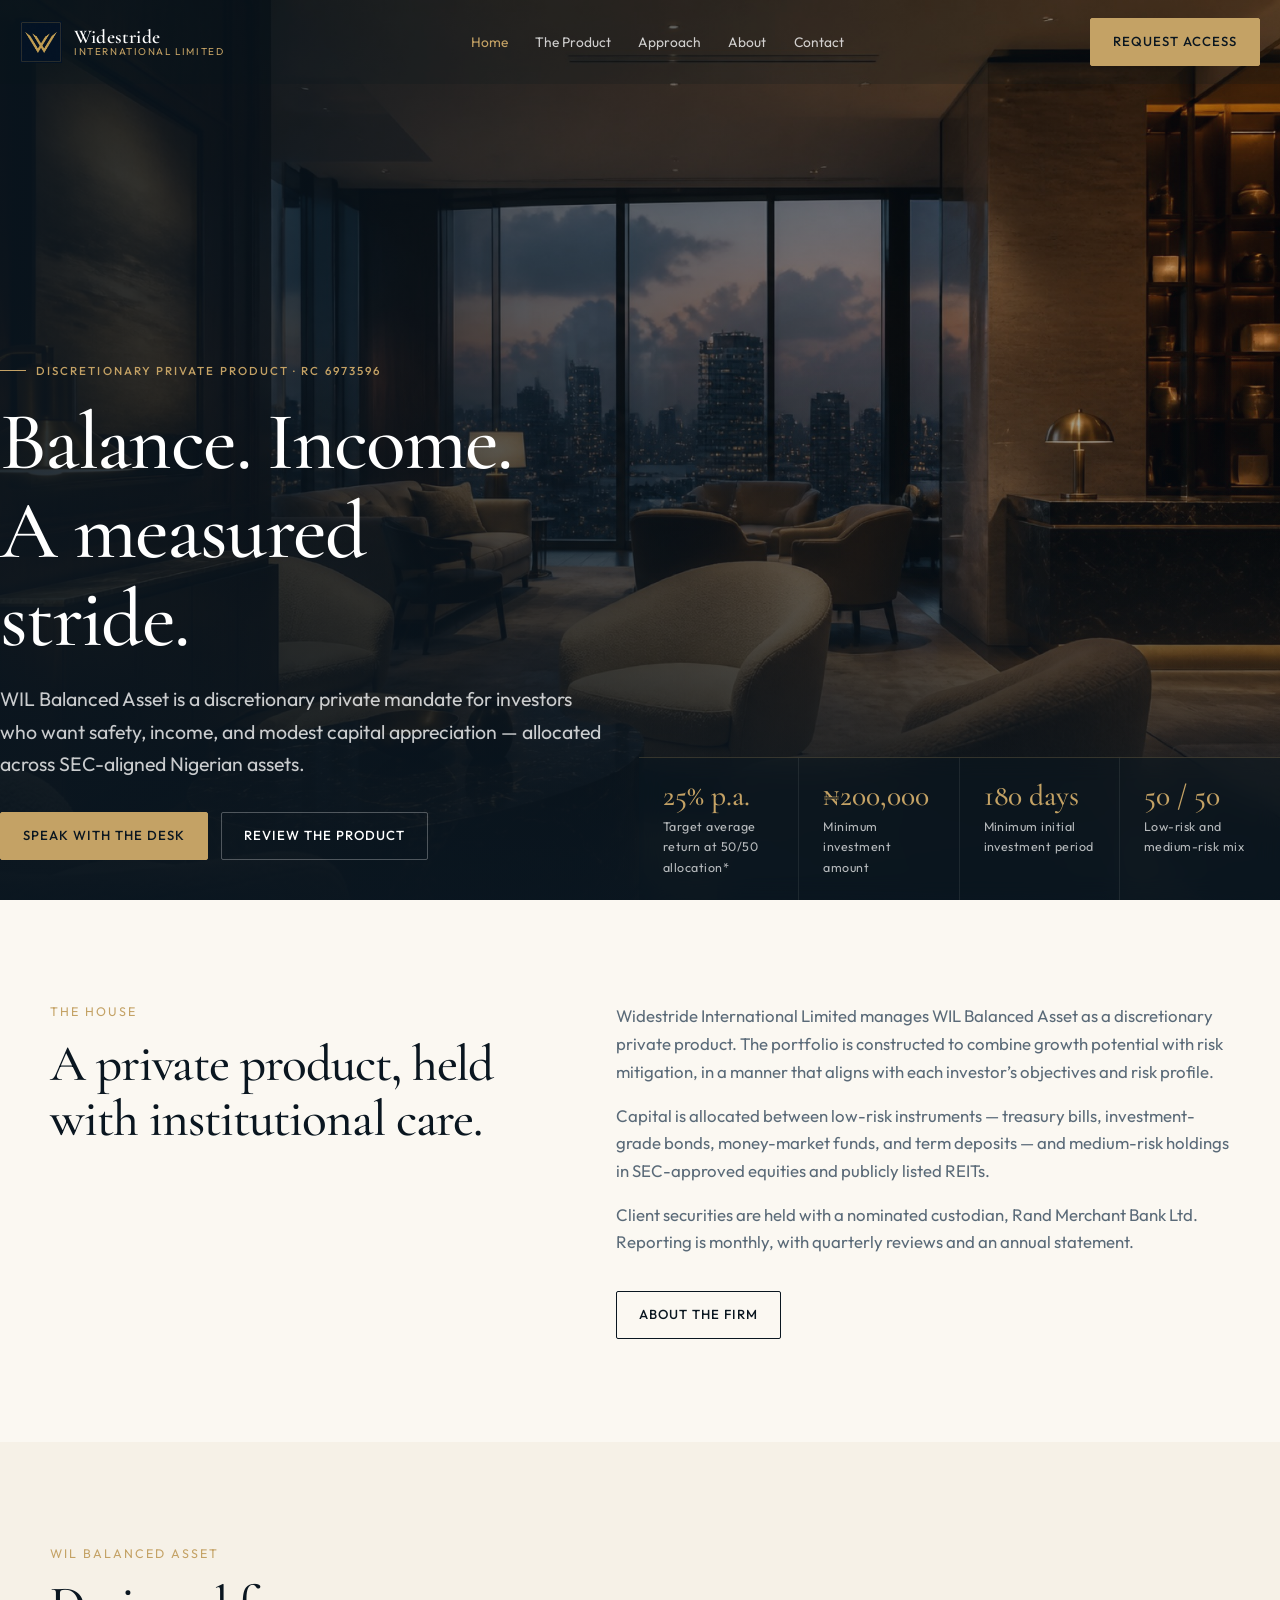
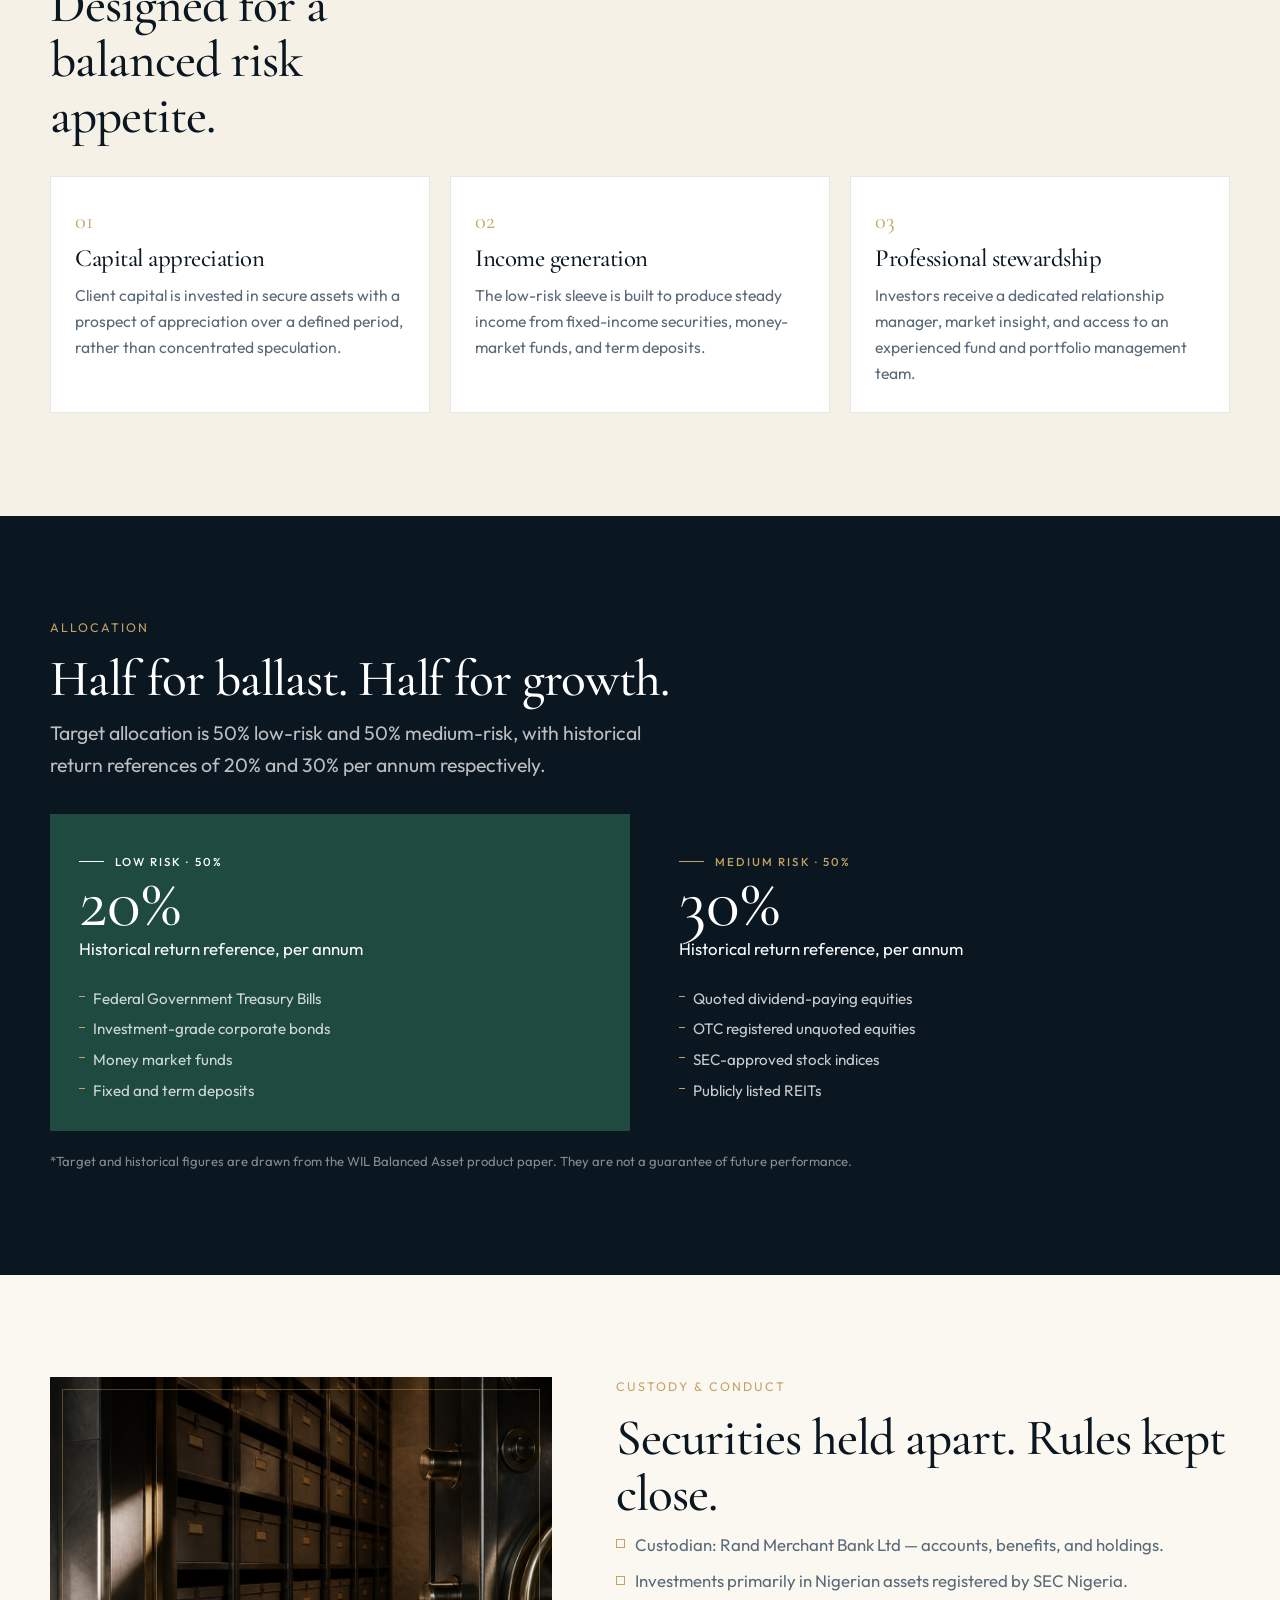
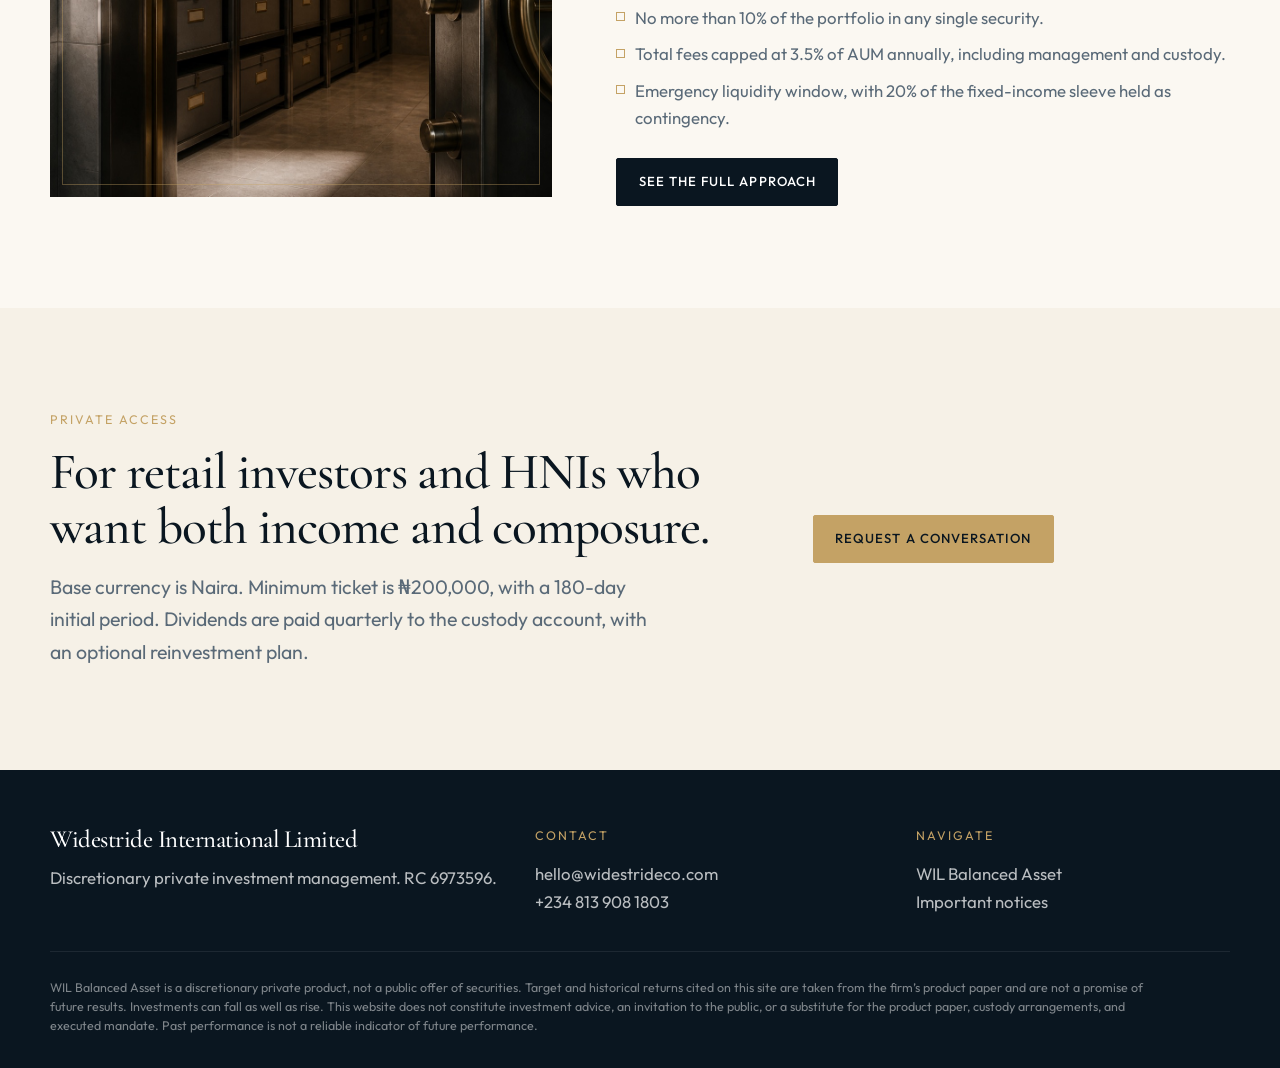
==== index.html @ 9edd4549 "Publish Widestride International Limited marketing site. Co-authored-by: Cursor <cursoragent@cursor." ====
<!DOCTYPE html>
<html lang="en">
<head>
  <meta charset="UTF-8" />
  <meta name="viewport" content="width=device-width, initial-scale=1" />
  <title>Widestride International Limited | WIL Balanced Asset</title>
  <meta name="description" content="Widestride International Limited offers WIL Balanced Asset, a discretionary private product combining low-risk income with measured growth for investors in Nigeria." />
  <link rel="icon" href="assets/brand/favicon.svg" type="image/svg+xml" />
  <link rel="preconnect" href="https://fonts.googleapis.com" />
  <link rel="preconnect" href="https://fonts.gstatic.com" crossorigin />
  <link href="https://fonts.googleapis.com/css2?family=Cormorant+Garamond:ital,wght@0,500;0,600;1,500&family=Outfit:wght@300;400;500;600&display=swap" rel="stylesheet" />
  <link rel="stylesheet" href="css/styles.css" />
</head>
<body class="page-home">
  <header class="site-header">
    <div class="wrap-wide nav">
      <a class="logo" href="index.html">
        <img src="assets/brand/logo-mark.png" alt="Widestride International Limited" width="42" height="42" />
        <span class="logo-text"><strong>Widestride</strong><small>International Limited</small></span>
      </a>
      <button class="nav-toggle" type="button" aria-label="Open menu" aria-expanded="false"><span></span></button>
      <nav class="nav-links" aria-label="Primary">
        <a class="is-active" href="index.html">Home</a>
        <a href="product.html">The Product</a>
        <a href="approach.html">Approach</a>
        <a href="about.html">About</a>
        <a href="contact.html">Contact</a>
      </nav>
      <div class="nav-cta">
        <a class="btn btn-gold" href="contact.html">Request access</a>
      </div>
    </div>
  </header>

  <main>
    <section class="hero">
      <div class="hero-media" aria-hidden="true">
        <img src="assets/images/hero.jpg" alt="" width="1800" height="1012" fetchpriority="high" />
      </div>
      <div class="wrap-wide hero-body">
        <p class="eyebrow">Discretionary private product · RC 6973596</p>
        <h1>Balance. Income. A measured stride.</h1>
        <p class="lede">WIL Balanced Asset is a discretionary private mandate for investors who want safety, income, and modest capital appreciation — allocated across SEC-aligned Nigerian assets.</p>
        <div class="hero-actions">
          <a class="btn btn-gold" href="contact.html">Speak with the desk</a>
          <a class="btn btn-ghost" href="product.html">Review the product</a>
        </div>
      </div>
      <div class="stat-bar">
        <div class="stat"><b>25% p.a.</b><span>Target average return at 50/50 allocation*</span></div>
        <div class="stat"><b>₦200,000</b><span>Minimum investment amount</span></div>
        <div class="stat"><b>180 days</b><span>Minimum initial investment period</span></div>
        <div class="stat"><b>50 / 50</b><span>Low-risk and medium-risk mix</span></div>
      </div>
    </section>

    <section class="section">
      <div class="wrap split">
        <div>
          <p class="kicker">The house</p>
          <h2>A private product, held with institutional care.</h2>
        </div>
        <div class="prose">
          <p>Widestride International Limited manages WIL Balanced Asset as a discretionary private product. The portfolio is constructed to combine growth potential with risk mitigation, in a manner that aligns with each investor’s objectives and risk profile.</p>
          <p>Capital is allocated between low-risk instruments — treasury bills, investment-grade bonds, money-market funds, and term deposits — and medium-risk holdings in SEC-approved equities and publicly listed REITs.</p>
          <p>Client securities are held with a nominated custodian, Rand Merchant Bank Ltd. Reporting is monthly, with quarterly reviews and an annual statement.</p>
          <p><a class="btn btn-line" href="about.html" style="margin-top:1.2rem">About the firm</a></p>
        </div>
      </div>
    </section>

    <section class="section section-ivory">
      <div class="wrap">
        <p class="kicker">WIL Balanced Asset</p>
        <h2 style="max-width:16ch;margin-bottom:2rem">Designed for a balanced risk appetite.</h2>
        <div class="grid-3">
          <article class="card">
            <span class="num">01</span>
            <h3>Capital appreciation</h3>
            <p>Client capital is invested in secure assets with a prospect of appreciation over a defined period, rather than concentrated speculation.</p>
          </article>
          <article class="card">
            <span class="num">02</span>
            <h3>Income generation</h3>
            <p>The low-risk sleeve is built to produce steady income from fixed-income securities, money-market funds, and term deposits.</p>
          </article>
          <article class="card">
            <span class="num">03</span>
            <h3>Professional stewardship</h3>
            <p>Investors receive a dedicated relationship manager, market insight, and access to an experienced fund and portfolio management team.</p>
          </article>
        </div>
      </div>
    </section>

    <section class="section section-dark">
      <div class="wrap">
        <p class="kicker">Allocation</p>
        <h2 style="margin-bottom:0.6rem">Half for ballast. Half for growth.</h2>
        <p class="lede" style="margin-bottom:2rem">Target allocation is 50% low-risk and 50% medium-risk, with historical return references of 20% and 30% per annum respectively.</p>
        <div class="alloc">
          <div class="alloc-card alloc-low">
            <div>
              <p class="eyebrow" style="color:#fff">Low risk · 50%</p>
              <p class="pct">20%</p>
              <p>Historical return reference, per annum</p>
            </div>
            <ul>
              <li>Federal Government Treasury Bills</li>
              <li>Investment-grade corporate bonds</li>
              <li>Money market funds</li>
              <li>Fixed and term deposits</li>
            </ul>
          </div>
          <div class="alloc-card alloc-mid">
            <div>
              <p class="eyebrow">Medium risk · 50%</p>
              <p class="pct">30%</p>
              <p>Historical return reference, per annum</p>
            </div>
            <ul>
              <li>Quoted dividend-paying equities</li>
              <li>OTC registered unquoted equities</li>
              <li>SEC-approved stock indices</li>
              <li>Publicly listed REITs</li>
            </ul>
          </div>
        </div>
        <p class="fine" style="margin-top:1.2rem">*Target and historical figures are drawn from the WIL Balanced Asset product paper. They are not a guarantee of future performance.</p>
      </div>
    </section>

    <section class="section">
      <div class="wrap split">
        <div class="frame split-media">
          <img src="assets/images/custody.jpg" alt="Secure document archive" width="1400" height="1050" />
        </div>
        <div>
          <p class="kicker">Custody &amp; conduct</p>
          <h2>Securities held apart. Rules kept close.</h2>
          <ul class="checklist">
            <li>Custodian: Rand Merchant Bank Ltd — accounts, benefits, and holdings.</li>
            <li>Investments primarily in Nigerian assets registered by SEC Nigeria.</li>
            <li>No more than 10% of the portfolio in any single security.</li>
            <li>Total fees capped at 3.5% of AUM annually, including management and custody.</li>
            <li>Emergency liquidity window, with 20% of the fixed-income sleeve held as contingency.</li>
          </ul>
          <p style="margin-top:1.6rem"><a class="btn btn-ink" href="approach.html">See the full approach</a></p>
        </div>
      </div>
    </section>

    <section class="section section-ivory">
      <div class="wrap cta-band">
        <div>
          <p class="kicker">Private access</p>
          <h2>For retail investors and HNIs who want both income and composure.</h2>
          <p class="lede" style="margin-top:1rem">Base currency is Naira. Minimum ticket is ₦200,000, with a 180-day initial period. Dividends are paid quarterly to the custody account, with an optional reinvestment plan.</p>
        </div>
        <div>
          <a class="btn btn-gold" href="contact.html">Request a conversation</a>
        </div>
      </div>
    </section>
  </main>

  <footer class="site-footer">
    <div class="wrap footer-top">
      <div>
        <h3>Widestride International Limited</h3>
        <p style="margin-top:0.7rem">Discretionary private investment management. RC 6973596.</p>
      </div>
      <div>
        <p class="kicker">Contact</p>
        <p><a href="mailto:hello@widestrideco.com">hello@widestrideco.com</a></p>
        <p><a href="tel:+2348139081803">+234 813 908 1803</a></p>
      </div>
      <div>
        <p class="kicker">Navigate</p>
        <p><a href="product.html">WIL Balanced Asset</a></p>
        <p><a href="legal.html">Important notices</a></p>
      </div>
    </div>
    <div class="wrap">
      <p class="disclaimer">WIL Balanced Asset is a discretionary private product, not a public offer of securities. Target and historical returns cited on this site are taken from the firm’s product paper and are not a promise of future results. Investments can fall as well as rise. This website does not constitute investment advice, an invitation to the public, or a substitute for the product paper, custody arrangements, and executed mandate. Past performance is not a reliable indicator of future performance.</p>
    </div>
  </footer>
  <script src="js/main.js"></script>
</body>
</html>
---- css/styles.css ----
:root {
  --ink: #0a1620;
  --ink-soft: #16232f;
  --navy: #0c1a28;
  --forest: #1f4a40;
  --gold: #c4a265;
  --gold-deep: #a4844a;
  --gold-soft: rgba(196, 162, 101, 0.14);
  --ivory: #f6f1e7;
  --paper: #fbf8f2;
  --white: #ffffff;
  --slate: #5a6a78;
  --muted: #7a8894;
  --line: rgba(10, 22, 32, 0.1);
  --line-gold: rgba(196, 162, 101, 0.38);
  --nav-h: 84px;
  --font-display: "Cormorant Garamond", "Times New Roman", serif;
  --font-body: "Outfit", "Segoe UI", sans-serif;
  --ease: cubic-bezier(0.22, 1, 0.36, 1);
  --max: 1180px;
  --wide: 1280px;
}

*,
*::before,
*::after {
  box-sizing: border-box;
  margin: 0;
  padding: 0;
}

html {
  scroll-behavior: smooth;
}

body {
  font-family: var(--font-body);
  color: var(--ink);
  background: var(--paper);
  line-height: 1.65;
  font-size: 1.05rem;
  -webkit-font-smoothing: antialiased;
}

img {
  max-width: 100%;
  display: block;
}

a {
  color: inherit;
  text-decoration: none;
}

ul {
  list-style: none;
}

button,
input,
select,
textarea {
  font: inherit;
}

.wrap {
  width: min(var(--max), calc(100% - 2.5rem));
  margin-inline: auto;
}

.wrap-wide {
  width: min(var(--wide), calc(100% - 2.5rem));
  margin-inline: auto;
}

.eyebrow {
  display: inline-flex;
  align-items: center;
  gap: 0.65rem;
  font-size: 0.72rem;
  font-weight: 500;
  letter-spacing: 0.18em;
  text-transform: uppercase;
  color: var(--gold);
}

.eyebrow::before {
  content: "";
  width: 1.6rem;
  height: 1px;
  background: currentColor;
}

h1,
h2,
h3,
.display {
  font-family: var(--font-display);
  font-weight: 500;
  letter-spacing: -0.02em;
  line-height: 1.08;
}

h1 {
  font-size: clamp(3rem, 6.4vw, 5.6rem);
}

h2 {
  font-size: clamp(2.1rem, 4vw, 3.4rem);
}

h3 {
  font-size: 1.55rem;
}

.lede {
  font-size: clamp(1.05rem, 1.6vw, 1.22rem);
  color: var(--slate);
  max-width: 38rem;
}

.gold {
  color: var(--gold);
}

.btn {
  display: inline-flex;
  align-items: center;
  justify-content: center;
  gap: 0.55rem;
  min-height: 3rem;
  padding: 0.75rem 1.35rem;
  border: 1px solid transparent;
  border-radius: 2px;
  font-size: 0.82rem;
  font-weight: 500;
  letter-spacing: 0.08em;
  text-transform: uppercase;
  transition: background 0.25s var(--ease), color 0.25s var(--ease), border-color 0.25s var(--ease);
}

.btn-gold {
  background: var(--gold);
  color: var(--ink);
  border-color: var(--gold);
}

.btn-gold:hover {
  background: var(--gold-deep);
  border-color: var(--gold-deep);
}

.btn-ghost {
  background: transparent;
  color: #fff;
  border-color: rgba(255, 255, 255, 0.28);
}

.btn-ghost:hover {
  border-color: var(--gold);
  color: var(--gold);
}

.btn-ink {
  background: var(--ink);
  color: #fff;
  border-color: var(--ink);
}

.btn-ink:hover {
  background: transparent;
  color: var(--ink);
}

.btn-line {
  background: transparent;
  color: var(--ink);
  border-color: var(--ink);
}

.btn-line:hover {
  background: var(--ink);
  color: #fff;
}

.site-header {
  position: fixed;
  inset: 0 0 auto;
  z-index: 40;
  height: var(--nav-h);
  background: rgba(10, 22, 32, 0.18);
  border-bottom: 1px solid transparent;
  transition: background 0.3s var(--ease), border-color 0.3s var(--ease);
}

.site-header.is-scrolled,
body:not(.page-home) .site-header {
  background: rgba(10, 22, 32, 0.96);
  border-bottom-color: rgba(196, 162, 101, 0.18);
}

.nav {
  height: var(--nav-h);
  display: flex;
  align-items: center;
  justify-content: space-between;
  gap: 1.5rem;
}

.logo {
  display: flex;
  align-items: center;
  gap: 0.75rem;
  color: #fff;
  z-index: 50;
}

.logo img,
.logo svg {
  width: 42px;
  height: 42px;
  object-fit: cover;
}

.logo-text {
  display: flex;
  flex-direction: column;
  line-height: 1.05;
}

.logo-text strong {
  font-family: var(--font-display);
  font-size: 1.22rem;
  font-weight: 600;
  letter-spacing: 0.01em;
}

.logo-text small {
  font-size: 0.62rem;
  letter-spacing: 0.16em;
  text-transform: uppercase;
  color: var(--gold);
}

.nav-links {
  display: flex;
  align-items: center;
  gap: 1.7rem;
}

.nav-links a {
  color: rgba(255, 255, 255, 0.78);
  font-size: 0.86rem;
  font-weight: 400;
}

.nav-links a:hover,
.nav-links a.is-active {
  color: var(--gold);
}

.nav-toggle {
  display: none;
  width: 42px;
  height: 42px;
  border: 1px solid rgba(255, 255, 255, 0.18);
  background: transparent;
  position: relative;
  z-index: 50;
}

.nav-toggle span,
.nav-toggle span::before,
.nav-toggle span::after {
  position: absolute;
  left: 11px;
  width: 18px;
  height: 1.5px;
  background: #fff;
  content: "";
}

.nav-toggle span {
  top: 20px;
}

.nav-toggle span::before {
  top: -6px;
}

.nav-toggle span::after {
  top: 6px;
}

.hero {
  position: relative;
  min-height: 100vh;
  display: flex;
  align-items: flex-end;
  color: #fff;
  padding: calc(var(--nav-h) + 4rem) 0 0;
  overflow: hidden;
}

.hero-media {
  position: absolute;
  inset: 0;
}

.hero-media img {
  width: 100%;
  height: 100%;
  object-fit: cover;
}

.hero-media::after {
  content: "";
  position: absolute;
  inset: 0;
  background:
    linear-gradient(90deg, rgba(10, 22, 32, 0.88) 0%, rgba(10, 22, 32, 0.58) 48%, rgba(10, 22, 32, 0.22) 100%),
    linear-gradient(to top, rgba(10, 22, 32, 0.92) 0%, rgba(10, 22, 32, 0.2) 42%, transparent 62%);
}

.hero-body {
  position: relative;
  z-index: 1;
  padding-bottom: 2.5rem;
}

.hero h1 {
  max-width: 14ch;
  margin: 1.1rem 0 1.25rem;
}

.hero .lede {
  color: rgba(255, 255, 255, 0.78);
}

.hero-actions {
  display: flex;
  flex-wrap: wrap;
  gap: 0.8rem;
  margin-top: 2rem;
}

.stat-bar {
  position: relative;
  z-index: 1;
  display: grid;
  grid-template-columns: repeat(4, 1fr);
  border-top: 1px solid rgba(196, 162, 101, 0.22);
  background: rgba(10, 22, 32, 0.55);
  backdrop-filter: blur(12px);
}

.stat {
  padding: 1.35rem 1.5rem;
  border-right: 1px solid rgba(255, 255, 255, 0.08);
}

.stat:last-child {
  border-right: 0;
}

.stat b {
  display: block;
  font-family: var(--font-display);
  font-size: 1.85rem;
  font-weight: 500;
  color: var(--gold);
  line-height: 1.1;
}

.stat span {
  display: block;
  margin-top: 0.25rem;
  font-size: 0.78rem;
  letter-spacing: 0.04em;
  color: rgba(255, 255, 255, 0.7);
}

.section {
  padding: clamp(4.2rem, 8vw, 7rem) 0;
}

.section-dark {
  background: var(--ink);
  color: #fff;
}

.section-ivory {
  background: var(--ivory);
}

.split {
  display: grid;
  grid-template-columns: 0.9fr 1.1fr;
  gap: clamp(2rem, 5vw, 5rem);
  align-items: start;
}

.split-media img {
  width: 100%;
  height: 100%;
  min-height: 420px;
  object-fit: cover;
}

.frame {
  position: relative;
}

.frame::before {
  content: "";
  position: absolute;
  inset: 12px;
  border: 1px solid var(--line-gold);
  pointer-events: none;
}

.kicker {
  color: var(--gold);
  font-size: 0.78rem;
  letter-spacing: 0.16em;
  text-transform: uppercase;
  margin-bottom: 0.85rem;
}

.prose p + p {
  margin-top: 1rem;
}

.prose p {
  color: var(--slate);
}

.section-dark .prose p,
.section-dark .lede {
  color: rgba(255, 255, 255, 0.72);
}

.grid-3,
.grid-2,
.grid-4 {
  display: grid;
  gap: 1.25rem;
}

.grid-2 {
  grid-template-columns: repeat(2, 1fr);
}

.grid-3 {
  grid-template-columns: repeat(3, 1fr);
}

.grid-4 {
  grid-template-columns: repeat(4, 1fr);
}

.card {
  background: #fff;
  border: 1px solid var(--line);
  padding: 1.6rem 1.5rem;
}

.card-dark {
  background: rgba(255, 255, 255, 0.03);
  border-color: rgba(255, 255, 255, 0.08);
}

.card h3 {
  margin: 0.35rem 0 0.7rem;
}

.card p,
.card li {
  color: var(--slate);
  font-size: 0.98rem;
}

.num {
  font-family: var(--font-display);
  color: var(--gold);
  font-size: 1.4rem;
}

.alloc {
  display: grid;
  grid-template-columns: 1fr 1fr;
  gap: 1.25rem;
}

.alloc-card {
  padding: 1.8rem;
  min-height: 280px;
  display: flex;
  flex-direction: column;
  justify-content: space-between;
}

.alloc-low {
  background: var(--forest);
  color: #fff;
}

.alloc-mid {
  background: var(--ink);
  color: #fff;
}

.alloc-card .pct {
  font-family: var(--font-display);
  font-size: 4.4rem;
  line-height: 0.9;
}

.alloc-card ul {
  margin-top: 1.1rem;
}

.alloc-card li {
  position: relative;
  padding-left: 0.9rem;
  margin-top: 0.35rem;
  color: rgba(255, 255, 255, 0.78);
  font-size: 0.95rem;
}

.alloc-card li::before {
  content: "";
  position: absolute;
  left: 0;
  top: 0.65rem;
  width: 0.4rem;
  height: 1px;
  background: var(--gold);
}

.table-wrap {
  overflow-x: auto;
  border: 1px solid var(--line);
  background: #fff;
}

table {
  width: 100%;
  border-collapse: collapse;
  font-size: 0.95rem;
}

th,
td {
  text-align: left;
  padding: 0.95rem 1.1rem;
  border-bottom: 1px solid var(--line);
  vertical-align: top;
}

th {
  font-size: 0.72rem;
  letter-spacing: 0.12em;
  text-transform: uppercase;
  color: var(--muted);
  font-weight: 500;
  background: var(--ivory);
}

td:first-child {
  font-weight: 500;
  white-space: nowrap;
}

.page-hero {
  padding: calc(var(--nav-h) + 4.5rem) 0 3.5rem;
  background:
    linear-gradient(180deg, rgba(10, 22, 32, 0.72), rgba(10, 22, 32, 0.72)),
    var(--navy) center / cover no-repeat;
  color: #fff;
}

.page-hero h1 {
  max-width: 16ch;
  margin: 0.7rem 0 1rem;
}

.page-hero .lede {
  color: rgba(255, 255, 255, 0.78);
}

.team-grid {
  display: grid;
  grid-template-columns: repeat(3, 1fr);
  gap: 1.25rem;
}

.person {
  background: #fff;
  border: 1px solid var(--line);
  padding: 1.8rem 1.5rem 1.6rem;
}

.avatar {
  width: 56px;
  height: 56px;
  display: grid;
  place-items: center;
  background: var(--ink);
  color: var(--gold);
  font-family: var(--font-display);
  font-size: 1.25rem;
  margin-bottom: 1.1rem;
}

.person .role {
  color: var(--gold);
  font-size: 0.78rem;
  letter-spacing: 0.1em;
  text-transform: uppercase;
  margin: 0.25rem 0 0.8rem;
}

.cta-band {
  display: grid;
  grid-template-columns: 1.4fr 0.8fr;
  gap: 2rem;
  align-items: center;
}

.form-grid {
  display: grid;
  gap: 1rem;
}

.form-row {
  display: grid;
  grid-template-columns: 1fr 1fr;
  gap: 1rem;
}

label {
  display: block;
  font-size: 0.78rem;
  letter-spacing: 0.08em;
  text-transform: uppercase;
  margin-bottom: 0.4rem;
}

input,
select,
textarea {
  width: 100%;
  border: 1px solid var(--line);
  background: #fff;
  color: var(--ink);
  padding: 0.85rem 0.9rem;
  border-radius: 2px;
}

textarea {
  min-height: 8.5rem;
  resize: vertical;
}

input:focus,
select:focus,
textarea:focus {
  outline: 1px solid var(--gold);
  border-color: var(--gold);
}

.form-status {
  margin-top: 0.9rem;
  font-size: 0.92rem;
  color: var(--forest);
}

.form-status.is-error {
  color: #8a2b2b;
}

.contact-cards {
  display: grid;
  gap: 1rem;
}

.contact-cards a,
.contact-cards p {
  display: block;
}

.range {
  width: 100%;
  accent-color: var(--gold);
}

.illustrator {
  background: var(--ink);
  color: #fff;
  padding: 1.8rem;
}

.illustrator .result {
  font-family: var(--font-display);
  font-size: clamp(2.2rem, 5vw, 3.6rem);
  color: var(--gold);
  line-height: 1;
  margin: 0.6rem 0 0.8rem;
}

.fine {
  font-size: 0.82rem;
  color: var(--muted);
}

.section-dark .fine {
  color: rgba(255, 255, 255, 0.5);
}

.site-footer {
  background: var(--ink);
  color: rgba(255, 255, 255, 0.72);
  padding: 3.5rem 0 2rem;
}

.footer-top {
  display: grid;
  grid-template-columns: 1.3fr 1fr 0.9fr;
  gap: 2rem;
  padding-bottom: 2.2rem;
  border-bottom: 1px solid rgba(255, 255, 255, 0.08);
}

.site-footer h2,
.site-footer h3 {
  color: #fff;
}

.site-footer a:hover {
  color: var(--gold);
}

.disclaimer {
  margin-top: 1.6rem;
  font-size: 0.78rem;
  line-height: 1.55;
  color: rgba(255, 255, 255, 0.48);
  max-width: 70rem;
}

.legal-copy p + p {
  margin-top: 1rem;
}

.legal-copy h2 {
  margin: 2.2rem 0 0.8rem;
}

.checklist li {
  position: relative;
  padding-left: 1.2rem;
  margin-top: 0.55rem;
  color: var(--slate);
}

.checklist li::before {
  content: "";
  position: absolute;
  left: 0;
  top: 0.55rem;
  width: 0.55rem;
  height: 0.55rem;
  border: 1px solid var(--gold);
}

.note {
  margin-top: 1.2rem;
  padding: 1rem 1.1rem;
  background: var(--gold-soft);
  border-left: 2px solid var(--gold);
  font-size: 0.92rem;
}

@media (max-width: 980px) {
  .nav-toggle {
    display: block;
  }

  .nav-links {
    position: fixed;
    inset: 0;
    background: var(--ink);
    flex-direction: column;
    justify-content: center;
    gap: 1.4rem;
    transform: translateX(100%);
    transition: transform 0.35s var(--ease);
  }

  .nav-links.is-open {
    transform: none;
  }

  .nav-cta {
    display: none;
  }

  .stat-bar,
  .split,
  .grid-2,
  .grid-3,
  .grid-4,
  .alloc,
  .team-grid,
  .cta-band,
  .form-row,
  .footer-top {
    grid-template-columns: 1fr;
  }

  .stat {
    border-right: 0;
    border-bottom: 1px solid rgba(255, 255, 255, 0.08);
  }
}
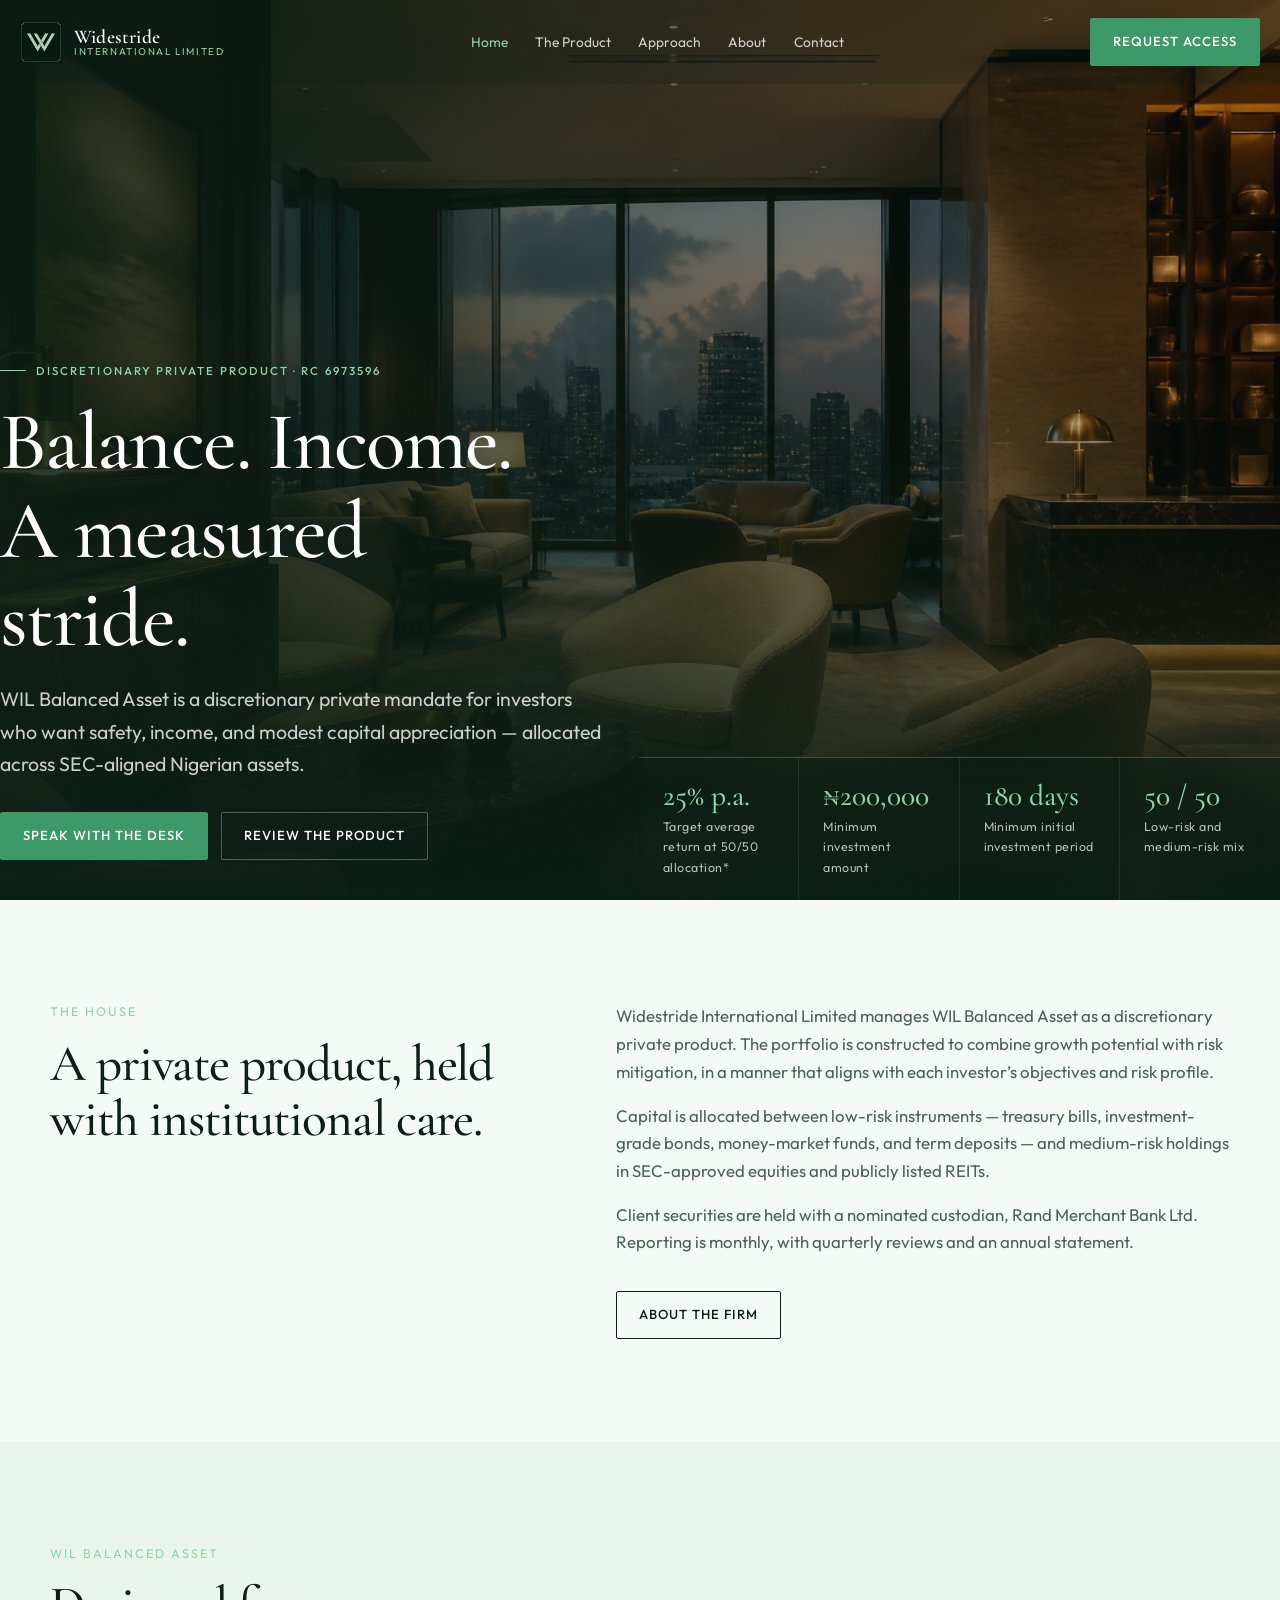
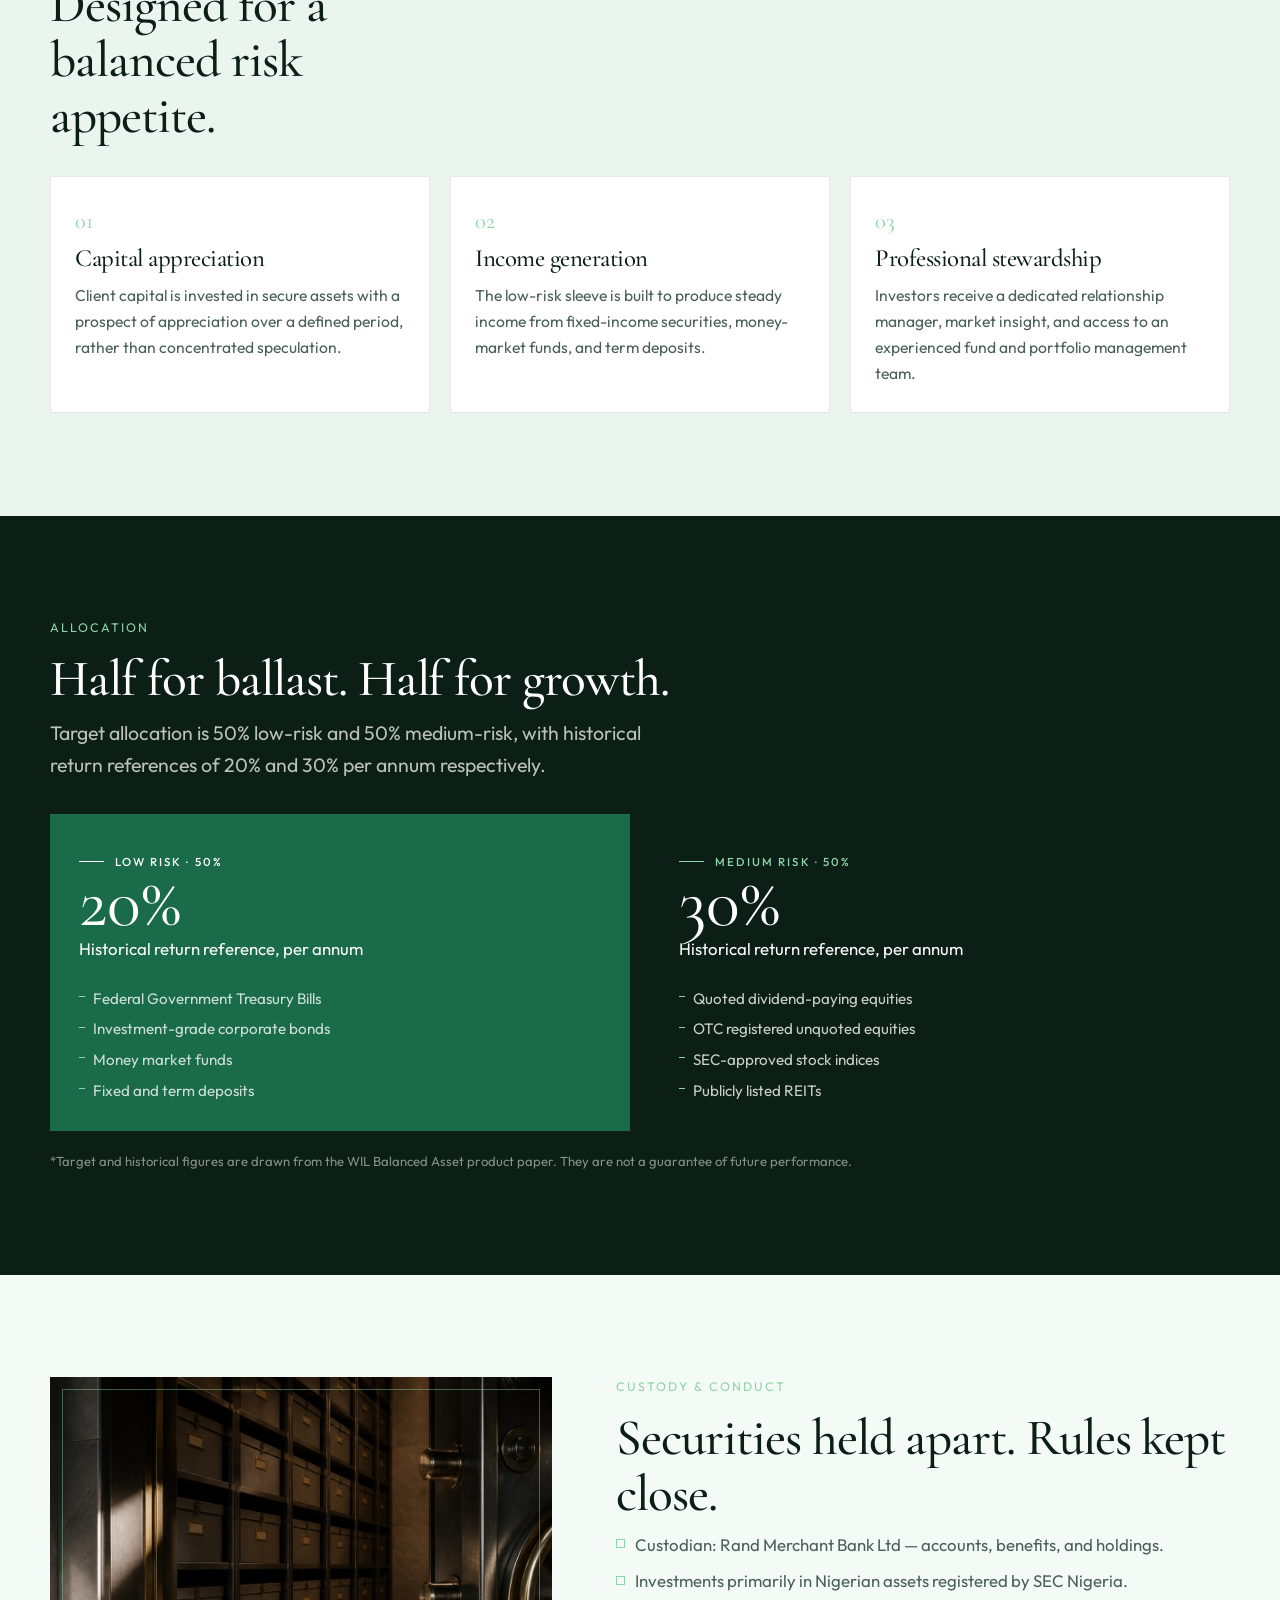
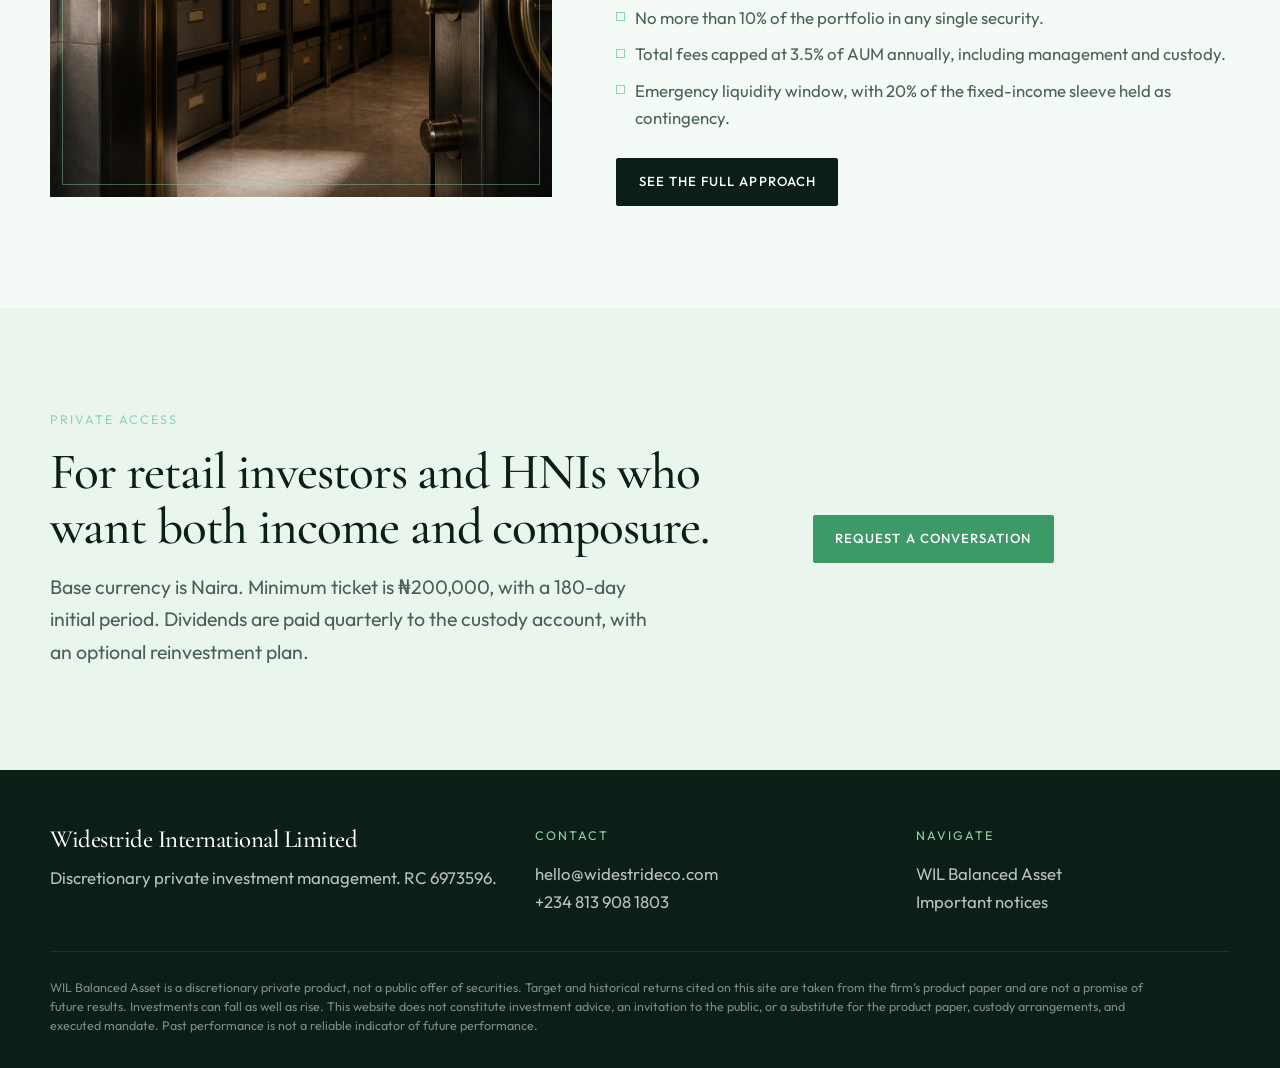
==== commit c2df5426: "Switch the Widestride site to a forest-green theme. Co-authored-by: Cursor <cursoragent@cursor.com>" ====
--- a/index.html
+++ b/index.html
@@ -9,7 +9,7 @@
   <link rel="preconnect" href="https://fonts.googleapis.com" />
   <link rel="preconnect" href="https://fonts.gstatic.com" crossorigin />
   <link href="https://fonts.googleapis.com/css2?family=Cormorant+Garamond:ital,wght@0,500;0,600;1,500&family=Outfit:wght@300;400;500;600&display=swap" rel="stylesheet" />
-  <link rel="stylesheet" href="css/styles.css" />
+  <link rel="stylesheet" href="css/styles.css?v=green1" />
 </head>
 <body class="page-home">
   <header class="site-header">
--- a/css/styles.css
+++ b/css/styles.css
@@ -1,18 +1,18 @@
 :root {
-  --ink: #0a1620;
-  --ink-soft: #16232f;
-  --navy: #0c1a28;
-  --forest: #1f4a40;
-  --gold: #c4a265;
-  --gold-deep: #a4844a;
-  --gold-soft: rgba(196, 162, 101, 0.14);
-  --ivory: #f6f1e7;
-  --paper: #fbf8f2;
+  --ink: #0b1f16;
+  --ink-soft: #163328;
+  --navy: #0e2a1f;
+  --forest: #1a6b4a;
+  --gold: #8fd4a8;
+  --gold-deep: #3d9a68;
+  --gold-soft: rgba(61, 154, 104, 0.14);
+  --ivory: #eaf5ee;
+  --paper: #f4faf6;
   --white: #ffffff;
-  --slate: #5a6a78;
-  --muted: #7a8894;
-  --line: rgba(10, 22, 32, 0.1);
-  --line-gold: rgba(196, 162, 101, 0.38);
+  --slate: #4a6156;
+  --muted: #6b8176;
+  --line: rgba(11, 31, 22, 0.1);
+  --line-gold: rgba(143, 212, 168, 0.42);
   --nav-h: 84px;
   --font-display: "Cormorant Garamond", "Times New Roman", serif;
   --font-body: "Outfit", "Segoe UI", sans-serif;
@@ -140,14 +140,15 @@
 }
 
 .btn-gold {
-  background: var(--gold);
-  color: var(--ink);
-  border-color: var(--gold);
+  background: var(--gold-deep);
+  color: #fff;
+  border-color: var(--gold-deep);
 }
 
 .btn-gold:hover {
-  background: var(--gold-deep);
-  border-color: var(--gold-deep);
+  background: var(--ink);
+  border-color: var(--ink);
+  color: var(--gold);
 }
 
 .btn-ghost {
@@ -188,15 +189,15 @@
   inset: 0 0 auto;
   z-index: 40;
   height: var(--nav-h);
-  background: rgba(10, 22, 32, 0.18);
+  background: rgba(11, 31, 22, 0.18);
   border-bottom: 1px solid transparent;
   transition: background 0.3s var(--ease), border-color 0.3s var(--ease);
 }
 
 .site-header.is-scrolled,
 body:not(.page-home) .site-header {
-  background: rgba(10, 22, 32, 0.96);
-  border-bottom-color: rgba(196, 162, 101, 0.18);
+  background: rgba(11, 31, 22, 0.96);
+  border-bottom-color: rgba(143, 212, 168, 0.22);
 }
 
 .nav {
@@ -318,8 +319,8 @@
   position: absolute;
   inset: 0;
   background:
-    linear-gradient(90deg, rgba(10, 22, 32, 0.88) 0%, rgba(10, 22, 32, 0.58) 48%, rgba(10, 22, 32, 0.22) 100%),
-    linear-gradient(to top, rgba(10, 22, 32, 0.92) 0%, rgba(10, 22, 32, 0.2) 42%, transparent 62%);
+    linear-gradient(90deg, rgba(11, 31, 22, 0.88) 0%, rgba(11, 31, 22, 0.58) 48%, rgba(11, 31, 22, 0.22) 100%),
+    linear-gradient(to top, rgba(11, 31, 22, 0.92) 0%, rgba(11, 31, 22, 0.2) 42%, transparent 62%);
 }
 
 .hero-body {
@@ -349,8 +350,8 @@
   z-index: 1;
   display: grid;
   grid-template-columns: repeat(4, 1fr);
-  border-top: 1px solid rgba(196, 162, 101, 0.22);
-  background: rgba(10, 22, 32, 0.55);
+  border-top: 1px solid rgba(143, 212, 168, 0.28);
+  background: rgba(11, 31, 22, 0.55);
   backdrop-filter: blur(12px);
 }
 
@@ -575,7 +576,7 @@
 .page-hero {
   padding: calc(var(--nav-h) + 4.5rem) 0 3.5rem;
   background:
-    linear-gradient(180deg, rgba(10, 22, 32, 0.72), rgba(10, 22, 32, 0.72)),
+    linear-gradient(180deg, rgba(11, 31, 22, 0.72), rgba(11, 31, 22, 0.72)),
     var(--navy) center / cover no-repeat;
   color: #fff;
 }
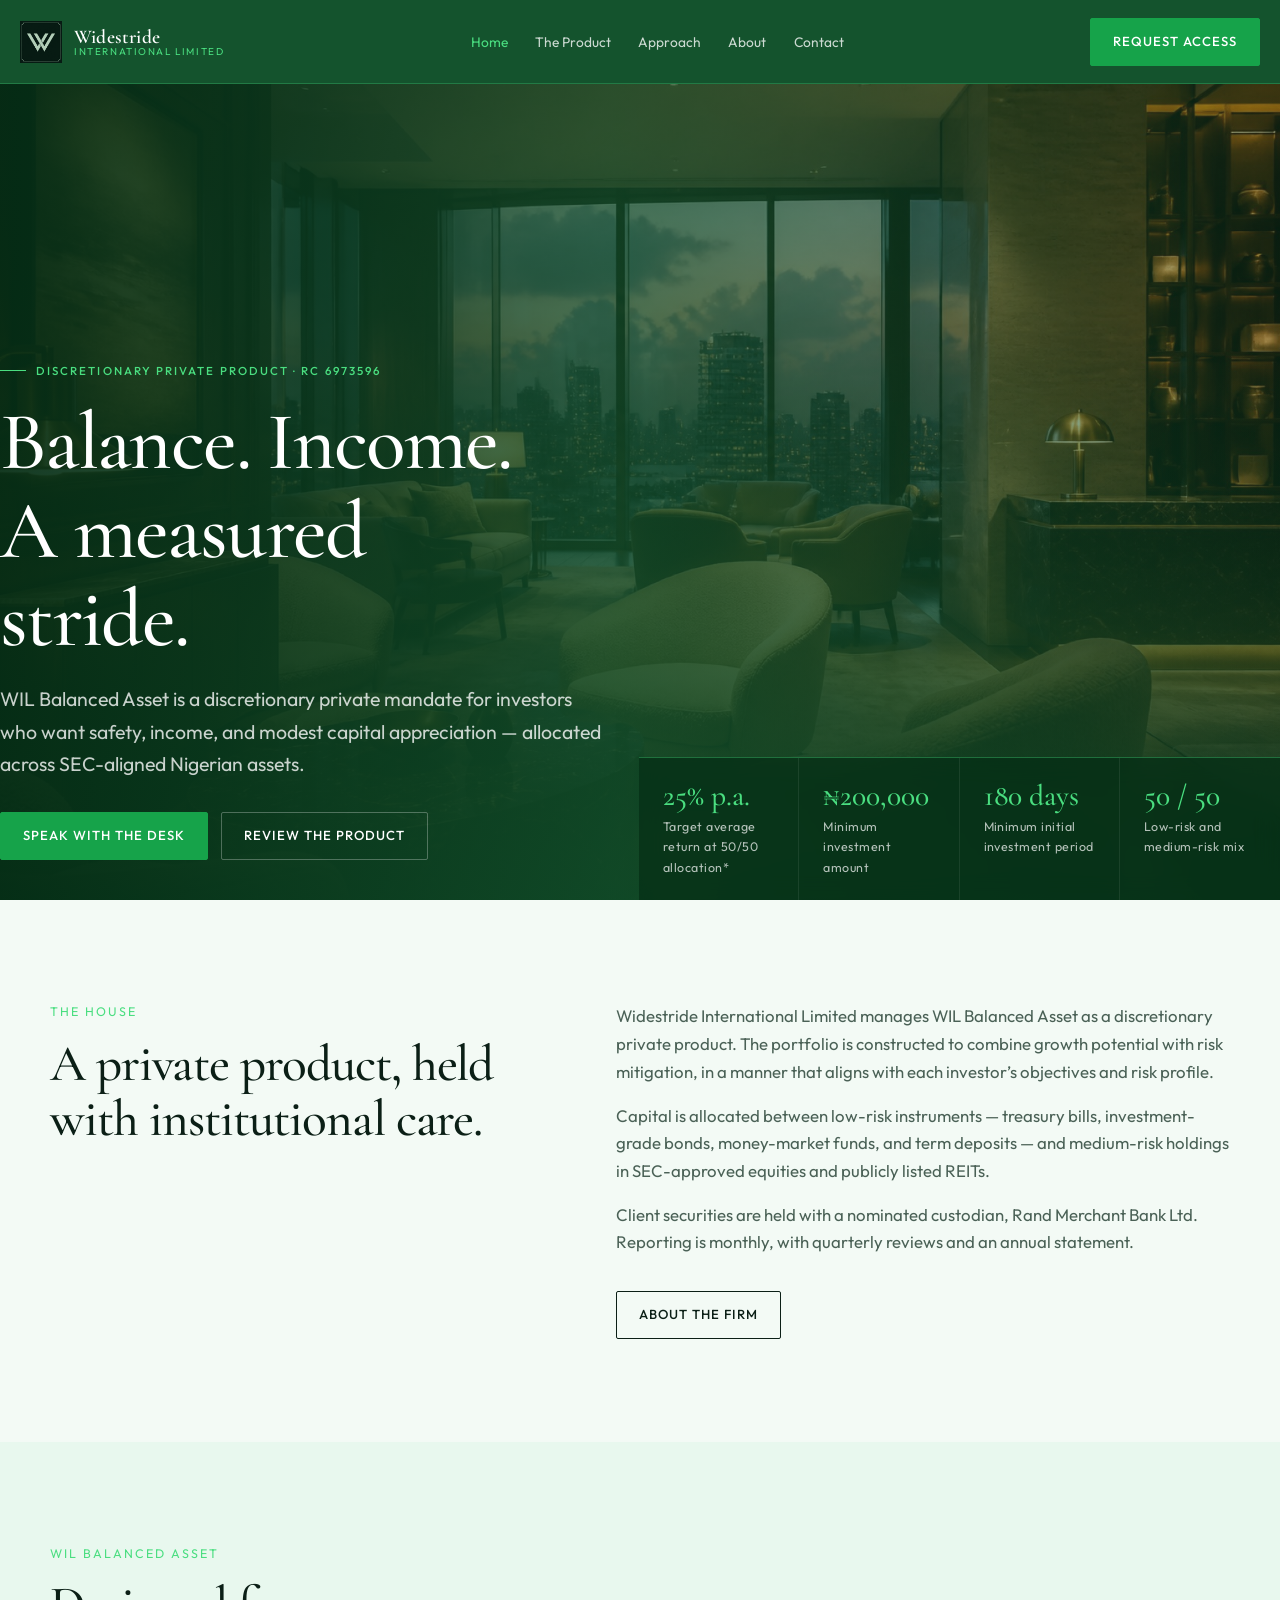
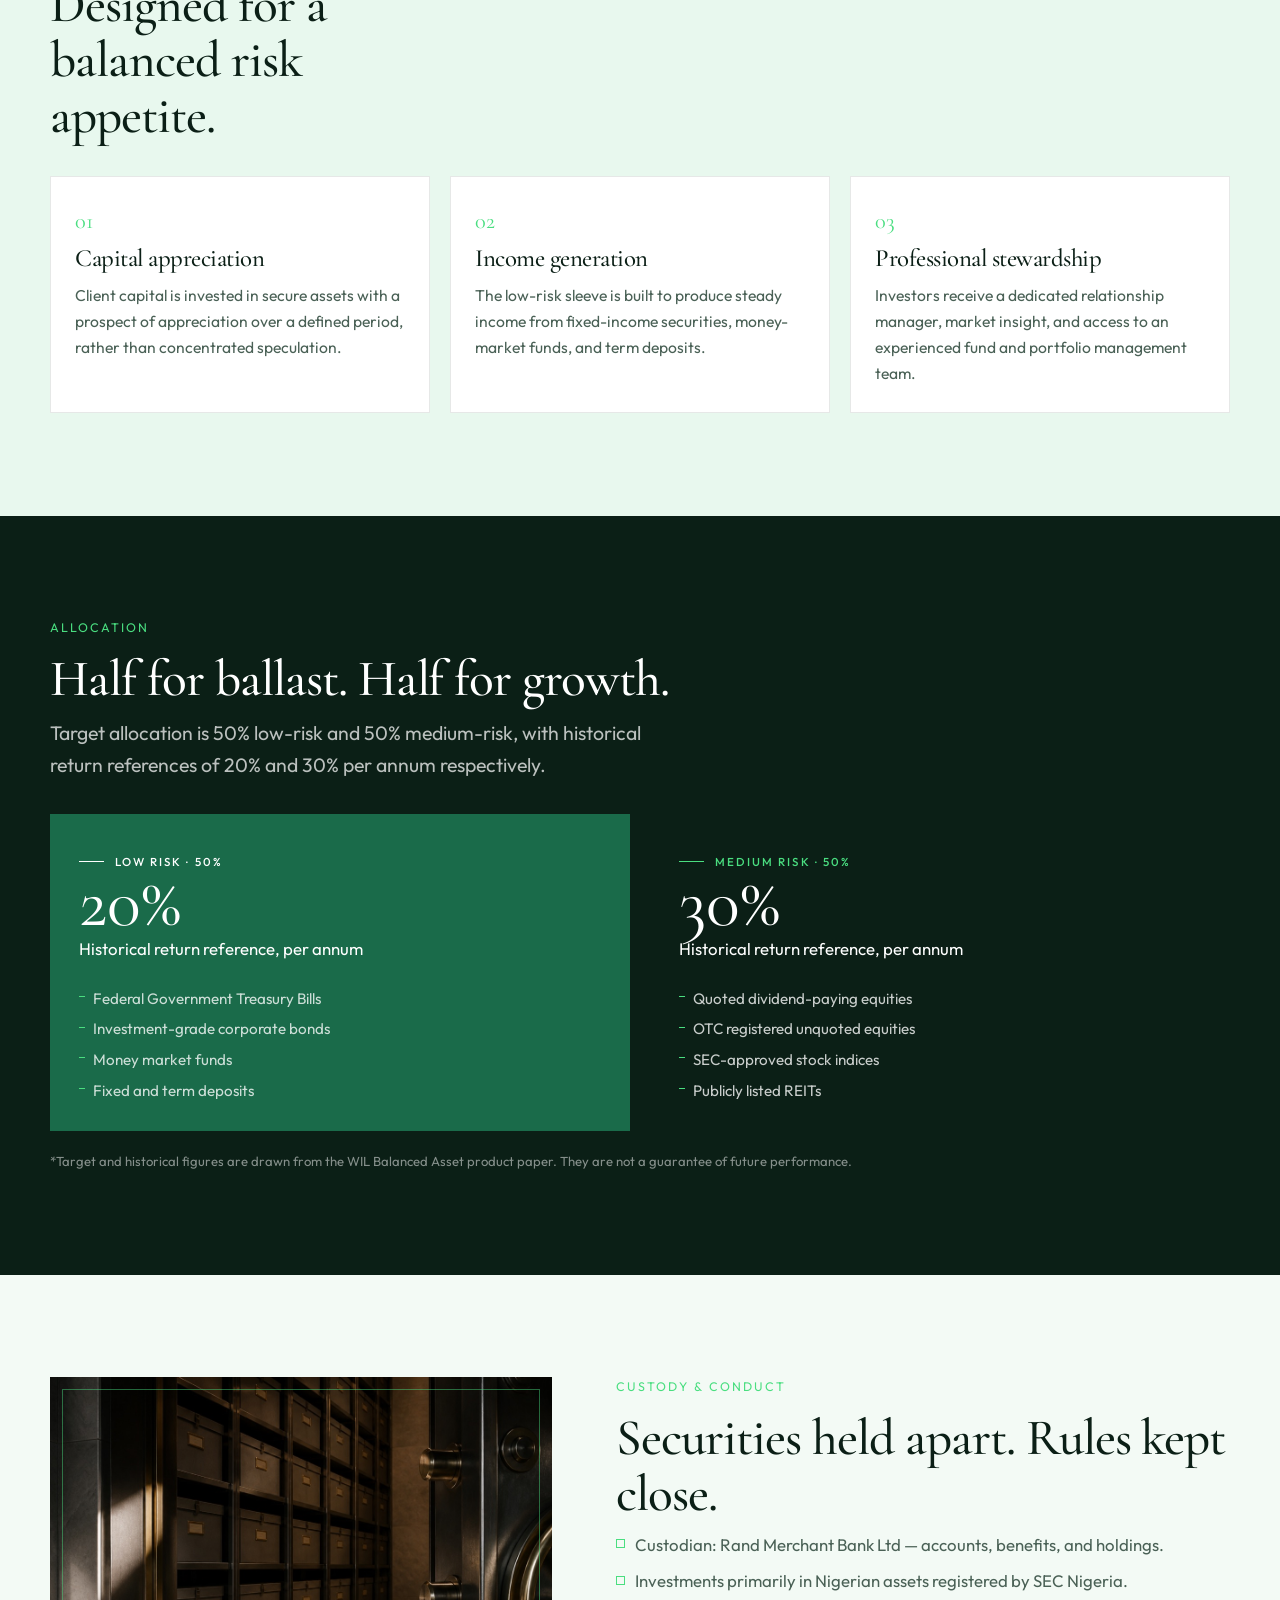
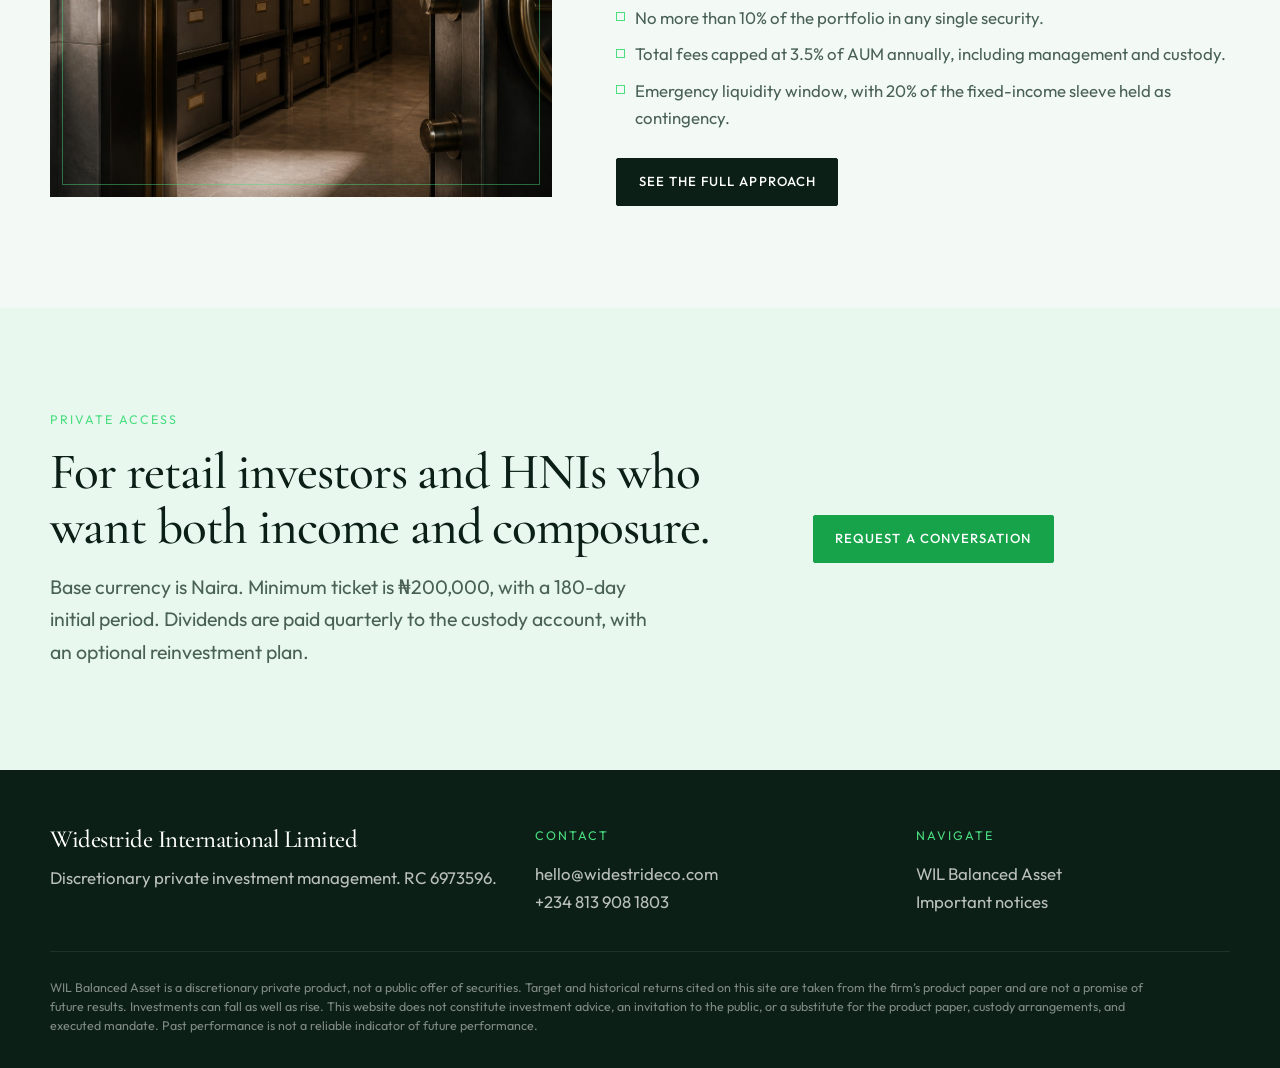
==== commit 93383843: "Force a visible green theme and bust the old gold stylesheet cache. Co-authored-by: Cursor <cursorag" ====
--- a/index.html
+++ b/index.html
@@ -9,7 +9,7 @@
   <link rel="preconnect" href="https://fonts.googleapis.com" />
   <link rel="preconnect" href="https://fonts.gstatic.com" crossorigin />
   <link href="https://fonts.googleapis.com/css2?family=Cormorant+Garamond:ital,wght@0,500;0,600;1,500&family=Outfit:wght@300;400;500;600&display=swap" rel="stylesheet" />
-  <link rel="stylesheet" href="css/styles.css?v=green1" />
+  <link rel="stylesheet" href="css/green.css?v=20260817c" />
 </head>
 <body class="page-home">
   <header class="site-header">
--- a/css/green.css
+++ b/css/green.css
@@ -0,0 +1,827 @@
+:root {
+  --ink: #0b1f16;
+  --ink-soft: #163328;
+  --navy: #0e2a1f;
+  --forest: #1a6b4a;
+  --gold: #4ade80;
+  --gold-deep: #16a34a;
+  --gold-soft: rgba(22, 163, 74, 0.14);
+  --ivory: #e8f8ee;
+  --paper: #f3faf5;
+  --white: #ffffff;
+  --slate: #4a6156;
+  --muted: #6b8176;
+  --line: rgba(11, 31, 22, 0.1);
+  --line-gold: rgba(74, 222, 128, 0.45);
+  --nav-h: 84px;
+  --font-display: "Cormorant Garamond", "Times New Roman", serif;
+  --font-body: "Outfit", "Segoe UI", sans-serif;
+  --ease: cubic-bezier(0.22, 1, 0.36, 1);
+  --max: 1180px;
+  --wide: 1280px;
+}
+
+*,
+*::before,
+*::after {
+  box-sizing: border-box;
+  margin: 0;
+  padding: 0;
+}
+
+html {
+  scroll-behavior: smooth;
+}
+
+body {
+  font-family: var(--font-body);
+  color: var(--ink);
+  background: var(--paper);
+  line-height: 1.65;
+  font-size: 1.05rem;
+  -webkit-font-smoothing: antialiased;
+}
+
+img {
+  max-width: 100%;
+  display: block;
+}
+
+a {
+  color: inherit;
+  text-decoration: none;
+}
+
+ul {
+  list-style: none;
+}
+
+button,
+input,
+select,
+textarea {
+  font: inherit;
+}
+
+.wrap {
+  width: min(var(--max), calc(100% - 2.5rem));
+  margin-inline: auto;
+}
+
+.wrap-wide {
+  width: min(var(--wide), calc(100% - 2.5rem));
+  margin-inline: auto;
+}
+
+.eyebrow {
+  display: inline-flex;
+  align-items: center;
+  gap: 0.65rem;
+  font-size: 0.72rem;
+  font-weight: 500;
+  letter-spacing: 0.18em;
+  text-transform: uppercase;
+  color: var(--gold);
+}
+
+.eyebrow::before {
+  content: "";
+  width: 1.6rem;
+  height: 1px;
+  background: currentColor;
+}
+
+h1,
+h2,
+h3,
+.display {
+  font-family: var(--font-display);
+  font-weight: 500;
+  letter-spacing: -0.02em;
+  line-height: 1.08;
+}
+
+h1 {
+  font-size: clamp(3rem, 6.4vw, 5.6rem);
+}
+
+h2 {
+  font-size: clamp(2.1rem, 4vw, 3.4rem);
+}
+
+h3 {
+  font-size: 1.55rem;
+}
+
+.lede {
+  font-size: clamp(1.05rem, 1.6vw, 1.22rem);
+  color: var(--slate);
+  max-width: 38rem;
+}
+
+.gold {
+  color: var(--gold);
+}
+
+.btn {
+  display: inline-flex;
+  align-items: center;
+  justify-content: center;
+  gap: 0.55rem;
+  min-height: 3rem;
+  padding: 0.75rem 1.35rem;
+  border: 1px solid transparent;
+  border-radius: 2px;
+  font-size: 0.82rem;
+  font-weight: 500;
+  letter-spacing: 0.08em;
+  text-transform: uppercase;
+  transition: background 0.25s var(--ease), color 0.25s var(--ease), border-color 0.25s var(--ease);
+}
+
+.btn-gold {
+  background: var(--gold-deep);
+  color: #fff;
+  border-color: var(--gold-deep);
+}
+
+.btn-gold:hover {
+  background: var(--ink);
+  border-color: var(--ink);
+  color: var(--gold);
+}
+
+.btn-ghost {
+  background: transparent;
+  color: #fff;
+  border-color: rgba(255, 255, 255, 0.28);
+}
+
+.btn-ghost:hover {
+  border-color: var(--gold);
+  color: var(--gold);
+}
+
+.btn-ink {
+  background: var(--ink);
+  color: #fff;
+  border-color: var(--ink);
+}
+
+.btn-ink:hover {
+  background: transparent;
+  color: var(--ink);
+}
+
+.btn-line {
+  background: transparent;
+  color: var(--ink);
+  border-color: var(--ink);
+}
+
+.btn-line:hover {
+  background: var(--ink);
+  color: #fff;
+}
+
+.site-header {
+  position: fixed;
+  inset: 0 0 auto;
+  z-index: 40;
+  height: var(--nav-h);
+  background: #14532d;
+  border-bottom: 1px solid rgba(74, 222, 128, 0.28);
+  transition: background 0.3s var(--ease), border-color 0.3s var(--ease);
+}
+
+.site-header.is-scrolled,
+body:not(.page-home) .site-header {
+  background: #14532d;
+  border-bottom-color: rgba(74, 222, 128, 0.28);
+}
+
+.nav {
+  height: var(--nav-h);
+  display: flex;
+  align-items: center;
+  justify-content: space-between;
+  gap: 1.5rem;
+}
+
+.logo {
+  display: flex;
+  align-items: center;
+  gap: 0.75rem;
+  color: #fff;
+  z-index: 50;
+}
+
+.logo img,
+.logo svg {
+  width: 42px;
+  height: 42px;
+  object-fit: cover;
+}
+
+.logo-text {
+  display: flex;
+  flex-direction: column;
+  line-height: 1.05;
+}
+
+.logo-text strong {
+  font-family: var(--font-display);
+  font-size: 1.22rem;
+  font-weight: 600;
+  letter-spacing: 0.01em;
+}
+
+.logo-text small {
+  font-size: 0.62rem;
+  letter-spacing: 0.16em;
+  text-transform: uppercase;
+  color: var(--gold);
+}
+
+.nav-links {
+  display: flex;
+  align-items: center;
+  gap: 1.7rem;
+}
+
+.nav-links a {
+  color: rgba(255, 255, 255, 0.78);
+  font-size: 0.86rem;
+  font-weight: 400;
+}
+
+.nav-links a:hover,
+.nav-links a.is-active {
+  color: var(--gold);
+}
+
+.nav-toggle {
+  display: none;
+  width: 42px;
+  height: 42px;
+  border: 1px solid rgba(255, 255, 255, 0.18);
+  background: transparent;
+  position: relative;
+  z-index: 50;
+}
+
+.nav-toggle span,
+.nav-toggle span::before,
+.nav-toggle span::after {
+  position: absolute;
+  left: 11px;
+  width: 18px;
+  height: 1.5px;
+  background: #fff;
+  content: "";
+}
+
+.nav-toggle span {
+  top: 20px;
+}
+
+.nav-toggle span::before {
+  top: -6px;
+}
+
+.nav-toggle span::after {
+  top: 6px;
+}
+
+.hero {
+  position: relative;
+  min-height: 100vh;
+  display: flex;
+  align-items: flex-end;
+  color: #fff;
+  padding: calc(var(--nav-h) + 4rem) 0 0;
+  overflow: hidden;
+}
+
+.hero-media {
+  position: absolute;
+  inset: 0;
+}
+
+.hero-media img {
+  width: 100%;
+  height: 100%;
+  object-fit: cover;
+}
+
+.hero-media::after {
+  content: "";
+  position: absolute;
+  inset: 0;
+  background:
+    linear-gradient(90deg, rgba(5, 46, 22, 0.92) 0%, rgba(20, 83, 45, 0.72) 48%, rgba(20, 83, 45, 0.35) 100%),
+    linear-gradient(to top, rgba(5, 46, 22, 0.94) 0%, rgba(5, 46, 22, 0.25) 42%, transparent 62%);
+}
+
+.hero-body {
+  position: relative;
+  z-index: 1;
+  padding-bottom: 2.5rem;
+}
+
+.hero h1 {
+  max-width: 14ch;
+  margin: 1.1rem 0 1.25rem;
+}
+
+.hero .lede {
+  color: rgba(255, 255, 255, 0.78);
+}
+
+.hero-actions {
+  display: flex;
+  flex-wrap: wrap;
+  gap: 0.8rem;
+  margin-top: 2rem;
+}
+
+.stat-bar {
+  position: relative;
+  z-index: 1;
+  display: grid;
+  grid-template-columns: repeat(4, 1fr);
+  border-top: 1px solid rgba(74, 222, 128, 0.35);
+  background: rgba(5, 46, 22, 0.72);
+  backdrop-filter: blur(12px);
+}
+
+.stat {
+  padding: 1.35rem 1.5rem;
+  border-right: 1px solid rgba(255, 255, 255, 0.08);
+}
+
+.stat:last-child {
+  border-right: 0;
+}
+
+.stat b {
+  display: block;
+  font-family: var(--font-display);
+  font-size: 1.85rem;
+  font-weight: 500;
+  color: var(--gold);
+  line-height: 1.1;
+}
+
+.stat span {
+  display: block;
+  margin-top: 0.25rem;
+  font-size: 0.78rem;
+  letter-spacing: 0.04em;
+  color: rgba(255, 255, 255, 0.7);
+}
+
+.section {
+  padding: clamp(4.2rem, 8vw, 7rem) 0;
+}
+
+.section-dark {
+  background: var(--ink);
+  color: #fff;
+}
+
+.section-ivory {
+  background: var(--ivory);
+}
+
+.split {
+  display: grid;
+  grid-template-columns: 0.9fr 1.1fr;
+  gap: clamp(2rem, 5vw, 5rem);
+  align-items: start;
+}
+
+.split-media img {
+  width: 100%;
+  height: 100%;
+  min-height: 420px;
+  object-fit: cover;
+}
+
+.frame {
+  position: relative;
+}
+
+.frame::before {
+  content: "";
+  position: absolute;
+  inset: 12px;
+  border: 1px solid var(--line-gold);
+  pointer-events: none;
+}
+
+.kicker {
+  color: var(--gold);
+  font-size: 0.78rem;
+  letter-spacing: 0.16em;
+  text-transform: uppercase;
+  margin-bottom: 0.85rem;
+}
+
+.prose p + p {
+  margin-top: 1rem;
+}
+
+.prose p {
+  color: var(--slate);
+}
+
+.section-dark .prose p,
+.section-dark .lede {
+  color: rgba(255, 255, 255, 0.72);
+}
+
+.grid-3,
+.grid-2,
+.grid-4 {
+  display: grid;
+  gap: 1.25rem;
+}
+
+.grid-2 {
+  grid-template-columns: repeat(2, 1fr);
+}
+
+.grid-3 {
+  grid-template-columns: repeat(3, 1fr);
+}
+
+.grid-4 {
+  grid-template-columns: repeat(4, 1fr);
+}
+
+.card {
+  background: #fff;
+  border: 1px solid var(--line);
+  padding: 1.6rem 1.5rem;
+}
+
+.card-dark {
+  background: rgba(255, 255, 255, 0.03);
+  border-color: rgba(255, 255, 255, 0.08);
+}
+
+.card h3 {
+  margin: 0.35rem 0 0.7rem;
+}
+
+.card p,
+.card li {
+  color: var(--slate);
+  font-size: 0.98rem;
+}
+
+.num {
+  font-family: var(--font-display);
+  color: var(--gold);
+  font-size: 1.4rem;
+}
+
+.alloc {
+  display: grid;
+  grid-template-columns: 1fr 1fr;
+  gap: 1.25rem;
+}
+
+.alloc-card {
+  padding: 1.8rem;
+  min-height: 280px;
+  display: flex;
+  flex-direction: column;
+  justify-content: space-between;
+}
+
+.alloc-low {
+  background: var(--forest);
+  color: #fff;
+}
+
+.alloc-mid {
+  background: var(--ink);
+  color: #fff;
+}
+
+.alloc-card .pct {
+  font-family: var(--font-display);
+  font-size: 4.4rem;
+  line-height: 0.9;
+}
+
+.alloc-card ul {
+  margin-top: 1.1rem;
+}
+
+.alloc-card li {
+  position: relative;
+  padding-left: 0.9rem;
+  margin-top: 0.35rem;
+  color: rgba(255, 255, 255, 0.78);
+  font-size: 0.95rem;
+}
+
+.alloc-card li::before {
+  content: "";
+  position: absolute;
+  left: 0;
+  top: 0.65rem;
+  width: 0.4rem;
+  height: 1px;
+  background: var(--gold);
+}
+
+.table-wrap {
+  overflow-x: auto;
+  border: 1px solid var(--line);
+  background: #fff;
+}
+
+table {
+  width: 100%;
+  border-collapse: collapse;
+  font-size: 0.95rem;
+}
+
+th,
+td {
+  text-align: left;
+  padding: 0.95rem 1.1rem;
+  border-bottom: 1px solid var(--line);
+  vertical-align: top;
+}
+
+th {
+  font-size: 0.72rem;
+  letter-spacing: 0.12em;
+  text-transform: uppercase;
+  color: var(--muted);
+  font-weight: 500;
+  background: var(--ivory);
+}
+
+td:first-child {
+  font-weight: 500;
+  white-space: nowrap;
+}
+
+.page-hero {
+  padding: calc(var(--nav-h) + 4.5rem) 0 3.5rem;
+  background:
+    linear-gradient(180deg, rgba(11, 31, 22, 0.72), rgba(11, 31, 22, 0.72)),
+    var(--navy) center / cover no-repeat;
+  color: #fff;
+}
+
+.page-hero h1 {
+  max-width: 16ch;
+  margin: 0.7rem 0 1rem;
+}
+
+.page-hero .lede {
+  color: rgba(255, 255, 255, 0.78);
+}
+
+.team-grid {
+  display: grid;
+  grid-template-columns: repeat(3, 1fr);
+  gap: 1.25rem;
+}
+
+.person {
+  background: #fff;
+  border: 1px solid var(--line);
+  padding: 1.8rem 1.5rem 1.6rem;
+}
+
+.avatar {
+  width: 56px;
+  height: 56px;
+  display: grid;
+  place-items: center;
+  background: var(--ink);
+  color: var(--gold);
+  font-family: var(--font-display);
+  font-size: 1.25rem;
+  margin-bottom: 1.1rem;
+}
+
+.person .role {
+  color: var(--gold);
+  font-size: 0.78rem;
+  letter-spacing: 0.1em;
+  text-transform: uppercase;
+  margin: 0.25rem 0 0.8rem;
+}
+
+.cta-band {
+  display: grid;
+  grid-template-columns: 1.4fr 0.8fr;
+  gap: 2rem;
+  align-items: center;
+}
+
+.form-grid {
+  display: grid;
+  gap: 1rem;
+}
+
+.form-row {
+  display: grid;
+  grid-template-columns: 1fr 1fr;
+  gap: 1rem;
+}
+
+label {
+  display: block;
+  font-size: 0.78rem;
+  letter-spacing: 0.08em;
+  text-transform: uppercase;
+  margin-bottom: 0.4rem;
+}
+
+input,
+select,
+textarea {
+  width: 100%;
+  border: 1px solid var(--line);
+  background: #fff;
+  color: var(--ink);
+  padding: 0.85rem 0.9rem;
+  border-radius: 2px;
+}
+
+textarea {
+  min-height: 8.5rem;
+  resize: vertical;
+}
+
+input:focus,
+select:focus,
+textarea:focus {
+  outline: 1px solid var(--gold);
+  border-color: var(--gold);
+}
+
+.form-status {
+  margin-top: 0.9rem;
+  font-size: 0.92rem;
+  color: var(--forest);
+}
+
+.form-status.is-error {
+  color: #8a2b2b;
+}
+
+.contact-cards {
+  display: grid;
+  gap: 1rem;
+}
+
+.contact-cards a,
+.contact-cards p {
+  display: block;
+}
+
+.range {
+  width: 100%;
+  accent-color: var(--gold);
+}
+
+.illustrator {
+  background: var(--ink);
+  color: #fff;
+  padding: 1.8rem;
+}
+
+.illustrator .result {
+  font-family: var(--font-display);
+  font-size: clamp(2.2rem, 5vw, 3.6rem);
+  color: var(--gold);
+  line-height: 1;
+  margin: 0.6rem 0 0.8rem;
+}
+
+.fine {
+  font-size: 0.82rem;
+  color: var(--muted);
+}
+
+.section-dark .fine {
+  color: rgba(255, 255, 255, 0.5);
+}
+
+.site-footer {
+  background: var(--ink);
+  color: rgba(255, 255, 255, 0.72);
+  padding: 3.5rem 0 2rem;
+}
+
+.footer-top {
+  display: grid;
+  grid-template-columns: 1.3fr 1fr 0.9fr;
+  gap: 2rem;
+  padding-bottom: 2.2rem;
+  border-bottom: 1px solid rgba(255, 255, 255, 0.08);
+}
+
+.site-footer h2,
+.site-footer h3 {
+  color: #fff;
+}
+
+.site-footer a:hover {
+  color: var(--gold);
+}
+
+.disclaimer {
+  margin-top: 1.6rem;
+  font-size: 0.78rem;
+  line-height: 1.55;
+  color: rgba(255, 255, 255, 0.48);
+  max-width: 70rem;
+}
+
+.legal-copy p + p {
+  margin-top: 1rem;
+}
+
+.legal-copy h2 {
+  margin: 2.2rem 0 0.8rem;
+}
+
+.checklist li {
+  position: relative;
+  padding-left: 1.2rem;
+  margin-top: 0.55rem;
+  color: var(--slate);
+}
+
+.checklist li::before {
+  content: "";
+  position: absolute;
+  left: 0;
+  top: 0.55rem;
+  width: 0.55rem;
+  height: 0.55rem;
+  border: 1px solid var(--gold);
+}
+
+.note {
+  margin-top: 1.2rem;
+  padding: 1rem 1.1rem;
+  background: var(--gold-soft);
+  border-left: 2px solid var(--gold);
+  font-size: 0.92rem;
+}
+
+@media (max-width: 980px) {
+  .nav-toggle {
+    display: block;
+  }
+
+  .nav-links {
+    position: fixed;
+    inset: 0;
+    background: var(--ink);
+    flex-direction: column;
+    justify-content: center;
+    gap: 1.4rem;
+    transform: translateX(100%);
+    transition: transform 0.35s var(--ease);
+  }
+
+  .nav-links.is-open {
+    transform: none;
+  }
+
+  .nav-cta {
+    display: none;
+  }
+
+  .stat-bar,
+  .split,
+  .grid-2,
+  .grid-3,
+  .grid-4,
+  .alloc,
+  .team-grid,
+  .cta-band,
+  .form-row,
+  .footer-top {
+    grid-template-columns: 1fr;
+  }
+
+  .stat {
+    border-right: 0;
+    border-bottom: 1px solid rgba(255, 255, 255, 0.08);
+  }
+}
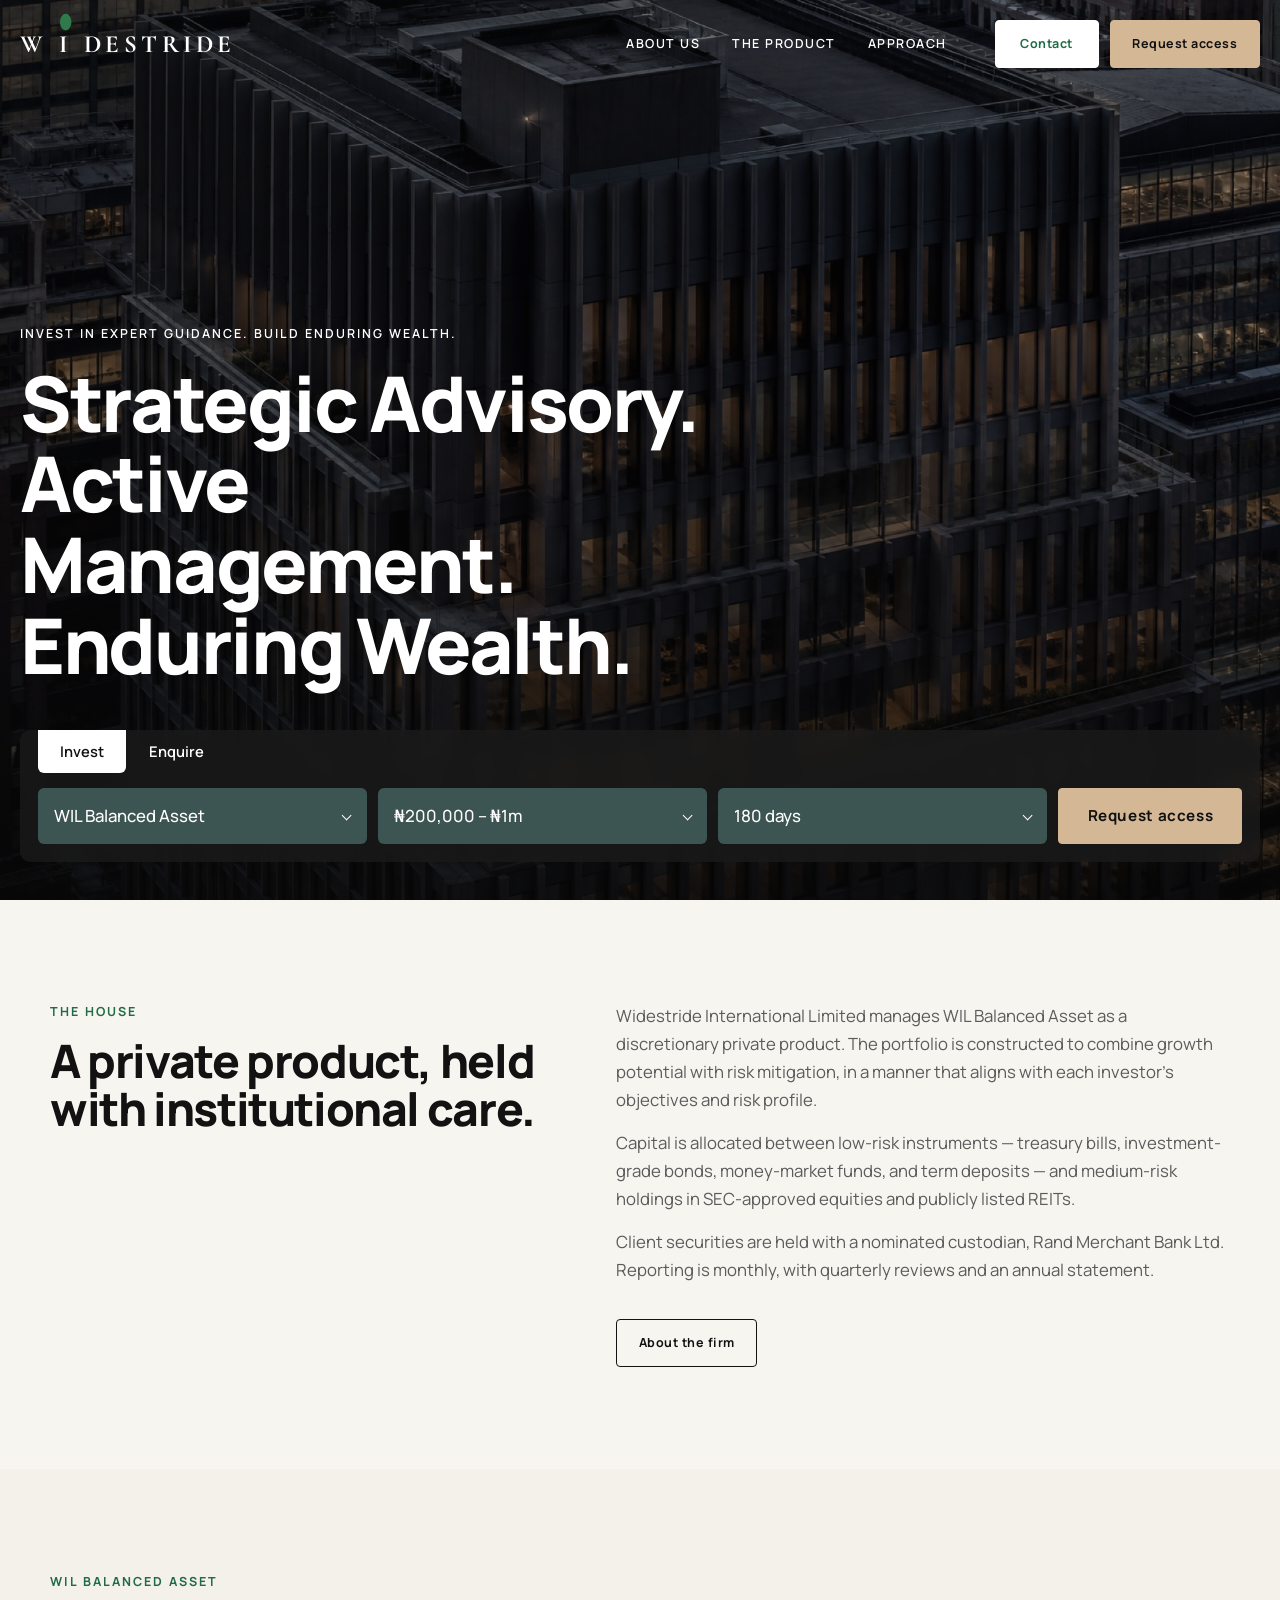
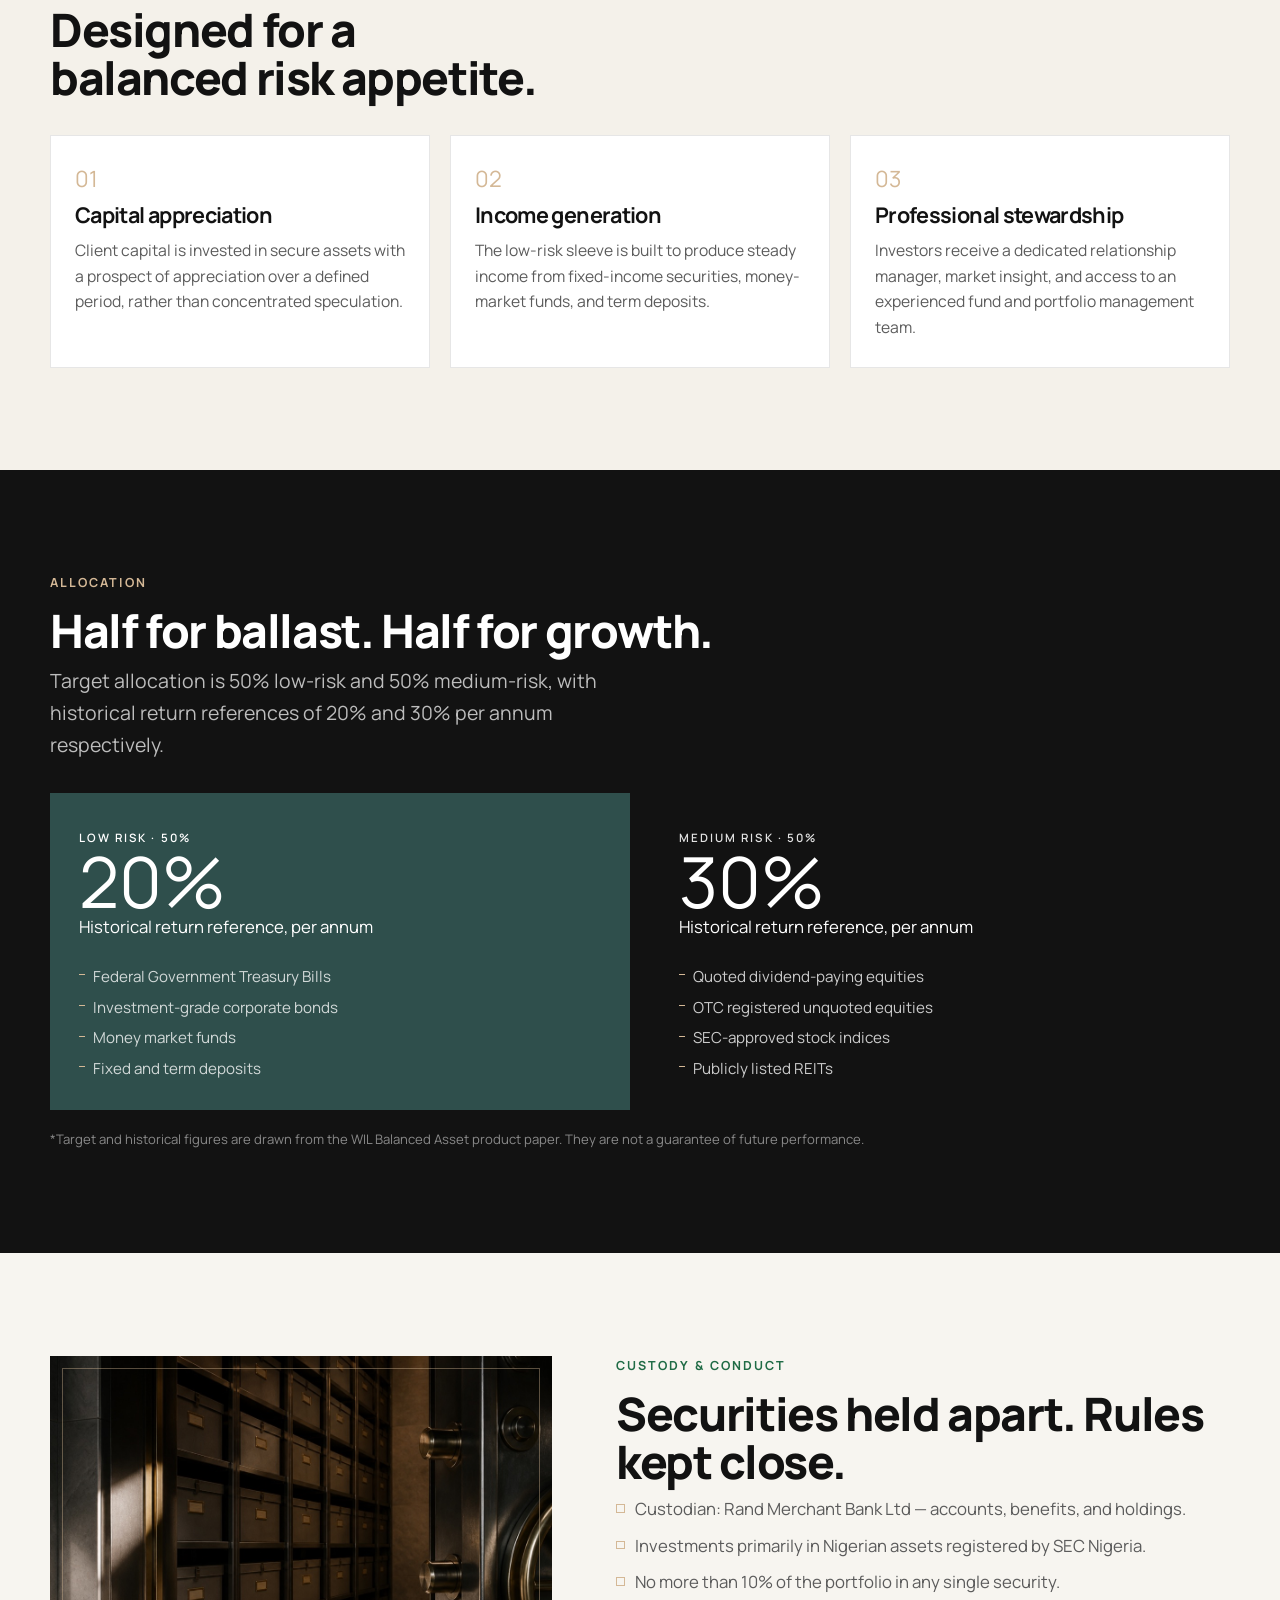
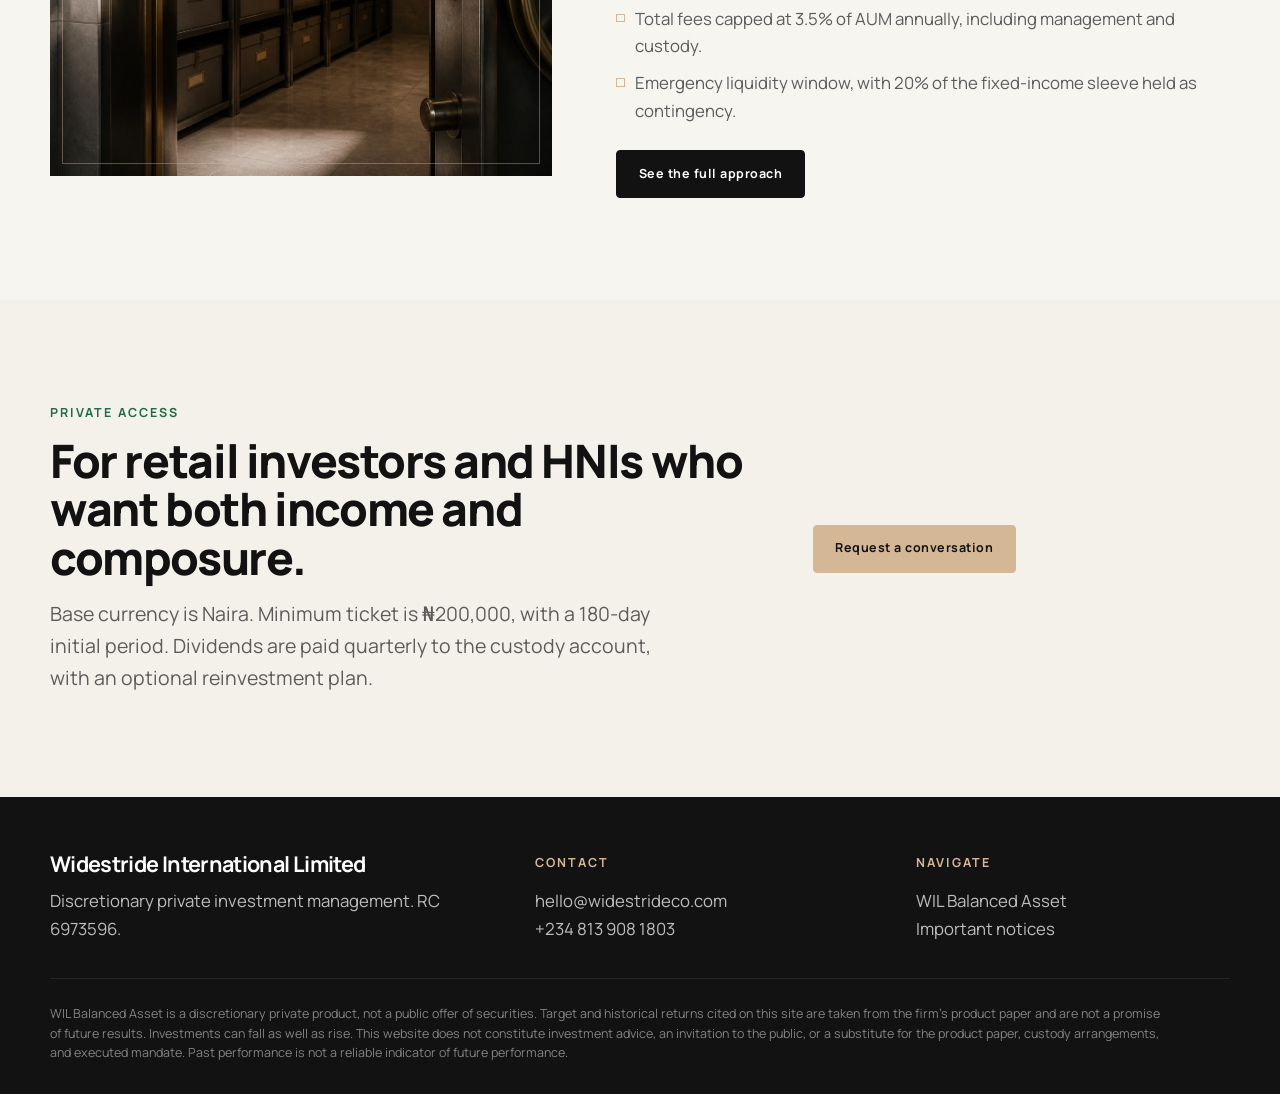
==== commit 7c6fc4fe: "Restyle the Widestride homepage to the Meristem hero layout. Co-authored-by: Cursor <cursoragent@cur" ====
--- a/index.html
+++ b/index.html
@@ -8,26 +8,22 @@
   <link rel="icon" href="assets/brand/favicon.svg" type="image/svg+xml" />
   <link rel="preconnect" href="https://fonts.googleapis.com" />
   <link rel="preconnect" href="https://fonts.gstatic.com" crossorigin />
-  <link href="https://fonts.googleapis.com/css2?family=Cormorant+Garamond:ital,wght@0,500;0,600;1,500&family=Outfit:wght@300;400;500;600&display=swap" rel="stylesheet" />
-  <link rel="stylesheet" href="css/green.css?v=20260817c" />
+  <link href="https://fonts.googleapis.com/css2?family=Cormorant+Garamond:wght@600;700&family=Manrope:wght@400;500;600;700;800&display=swap" rel="stylesheet" />
+  <link rel="stylesheet" href="css/green.css?v=meristem1" />
 </head>
 <body class="page-home">
   <header class="site-header">
     <div class="wrap-wide nav">
-      <a class="logo" href="index.html">
-        <img src="assets/brand/logo-mark.png" alt="Widestride International Limited" width="42" height="42" />
-        <span class="logo-text"><strong>Widestride</strong><small>International Limited</small></span>
-      </a>
+      <a class="wordmark" href="index.html">W<span class="leaf-i">I</span>DESTRIDE</a>
       <button class="nav-toggle" type="button" aria-label="Open menu" aria-expanded="false"><span></span></button>
       <nav class="nav-links" aria-label="Primary">
-        <a class="is-active" href="index.html">Home</a>
-        <a href="product.html">The Product</a>
+        <a href="about.html">About us</a>
+        <a href="product.html">The product</a>
         <a href="approach.html">Approach</a>
-        <a href="about.html">About</a>
-        <a href="contact.html">Contact</a>
       </nav>
       <div class="nav-cta">
-        <a class="btn btn-gold" href="contact.html">Request access</a>
+        <a class="btn btn-login" href="contact.html">Contact</a>
+        <a class="btn btn-tan" href="contact.html">Request access</a>
       </div>
     </div>
   </header>
@@ -35,22 +31,42 @@
   <main>
     <section class="hero">
       <div class="hero-media" aria-hidden="true">
-        <img src="assets/images/hero.jpg" alt="" width="1800" height="1012" fetchpriority="high" />
+        <img src="assets/images/tower.jpg" alt="" width="1920" height="1080" fetchpriority="high" />
       </div>
       <div class="wrap-wide hero-body">
-        <p class="eyebrow">Discretionary private product · RC 6973596</p>
-        <h1>Balance. Income. A measured stride.</h1>
-        <p class="lede">WIL Balanced Asset is a discretionary private mandate for investors who want safety, income, and modest capital appreciation — allocated across SEC-aligned Nigerian assets.</p>
-        <div class="hero-actions">
-          <a class="btn btn-gold" href="contact.html">Speak with the desk</a>
-          <a class="btn btn-ghost" href="product.html">Review the product</a>
-        </div>
-      </div>
-      <div class="stat-bar">
-        <div class="stat"><b>25% p.a.</b><span>Target average return at 50/50 allocation*</span></div>
-        <div class="stat"><b>₦200,000</b><span>Minimum investment amount</span></div>
-        <div class="stat"><b>180 days</b><span>Minimum initial investment period</span></div>
-        <div class="stat"><b>50 / 50</b><span>Low-risk and medium-risk mix</span></div>
+        <p class="hero-kicker">Invest in expert guidance. Build enduring wealth.</p>
+        <h1>Strategic Advisory.<br />Active Management.<br />Enduring Wealth.</h1>
+      </div>
+      <div class="wrap-wide">
+        <form class="enquiry-panel" action="contact.html" method="get">
+          <div class="panel-tabs" role="tablist">
+            <button type="button" class="is-on" data-tab="invest">Invest</button>
+            <button type="button" data-tab="enquire">Enquire</button>
+          </div>
+          <div class="panel-row">
+            <div class="panel-field">
+              <select name="product" aria-label="Product">
+                <option>WIL Balanced Asset</option>
+                <option>Discretionary mandate</option>
+              </select>
+            </div>
+            <div class="panel-field">
+              <select name="amount" aria-label="Ticket size">
+                <option>₦200,000 – ₦1m</option>
+                <option>₦1m – ₦10m</option>
+                <option>₦10m+</option>
+              </select>
+            </div>
+            <div class="panel-field">
+              <select name="horizon" aria-label="Horizon">
+                <option>180 days</option>
+                <option>1 year</option>
+                <option>3 years+</option>
+              </select>
+            </div>
+            <button class="btn btn-tan" type="submit">Request access</button>
+          </div>
+        </form>
       </div>
     </section>
 
--- a/css/green.css
+++ b/css/green.css
@@ -1,21 +1,24 @@
 :root {
-  --ink: #0b1f16;
-  --ink-soft: #163328;
-  --navy: #0e2a1f;
-  --forest: #1a6b4a;
-  --gold: #4ade80;
-  --gold-deep: #16a34a;
-  --gold-soft: rgba(22, 163, 74, 0.14);
-  --ivory: #e8f8ee;
-  --paper: #f3faf5;
+  --ink: #121212;
+  --ink-soft: #1c1c1c;
+  --navy: #161616;
+  --forest: #2f4f4c;
+  --gold: #d4b896;
+  --gold-deep: #c9a882;
+  --gold-soft: rgba(212, 184, 150, 0.16);
+  --teal: #3d5552;
+  --login-green: #1f6b45;
+  --ivory: #f4f1ea;
+  --paper: #f7f5f0;
   --white: #ffffff;
-  --slate: #4a6156;
-  --muted: #6b8176;
-  --line: rgba(11, 31, 22, 0.1);
-  --line-gold: rgba(74, 222, 128, 0.45);
-  --nav-h: 84px;
-  --font-display: "Cormorant Garamond", "Times New Roman", serif;
-  --font-body: "Outfit", "Segoe UI", sans-serif;
+  --slate: #5b5b5b;
+  --muted: #7a7a7a;
+  --line: rgba(18, 18, 18, 0.1);
+  --line-gold: rgba(212, 184, 150, 0.4);
+  --nav-h: 88px;
+  --font-logo: "Cormorant Garamond", "Times New Roman", serif;
+  --font-display: "Manrope", "Segoe UI", sans-serif;
+  --font-body: "Manrope", "Segoe UI", sans-serif;
   --ease: cubic-bezier(0.22, 1, 0.36, 1);
   --max: 1180px;
   --wide: 1280px;
@@ -78,17 +81,14 @@
   align-items: center;
   gap: 0.65rem;
   font-size: 0.72rem;
-  font-weight: 500;
+  font-weight: 600;
   letter-spacing: 0.18em;
   text-transform: uppercase;
-  color: var(--gold);
+  color: rgba(255, 255, 255, 0.88);
 }
 
 .eyebrow::before {
-  content: "";
-  width: 1.6rem;
-  height: 1px;
-  background: currentColor;
+  display: none;
 }
 
 h1,
@@ -96,21 +96,22 @@
 h3,
 .display {
   font-family: var(--font-display);
-  font-weight: 500;
-  letter-spacing: -0.02em;
-  line-height: 1.08;
+  font-weight: 800;
+  letter-spacing: -0.03em;
+  line-height: 1.05;
 }
 
 h1 {
-  font-size: clamp(3rem, 6.4vw, 5.6rem);
+  font-size: clamp(2.8rem, 6vw, 4.8rem);
 }
 
 h2 {
-  font-size: clamp(2.1rem, 4vw, 3.4rem);
+  font-size: clamp(2rem, 3.6vw, 3rem);
 }
 
 h3 {
-  font-size: 1.55rem;
+  font-size: 1.35rem;
+  font-weight: 700;
 }
 
 .lede {
@@ -131,24 +132,37 @@
   min-height: 3rem;
   padding: 0.75rem 1.35rem;
   border: 1px solid transparent;
-  border-radius: 2px;
-  font-size: 0.82rem;
-  font-weight: 500;
-  letter-spacing: 0.08em;
-  text-transform: uppercase;
+  border-radius: 4px;
+  font-size: 0.78rem;
+  font-weight: 700;
+  letter-spacing: 0.04em;
+  text-transform: none;
   transition: background 0.25s var(--ease), color 0.25s var(--ease), border-color 0.25s var(--ease);
 }
 
-.btn-gold {
+.btn-gold,
+.btn-tan {
+  background: var(--gold);
+  color: #111;
+  border-color: var(--gold);
+}
+
+.btn-gold:hover,
+.btn-tan:hover {
   background: var(--gold-deep);
-  color: #fff;
   border-color: var(--gold-deep);
-}
-
-.btn-gold:hover {
-  background: var(--ink);
-  border-color: var(--ink);
-  color: var(--gold);
+  color: #111;
+}
+
+.btn-login {
+  background: #fff;
+  color: var(--login-green);
+  border-color: #fff;
+  min-width: 6.5rem;
+}
+
+.btn-login:hover {
+  background: #f3f3f3;
 }
 
 .btn-ghost {
@@ -189,15 +203,14 @@
   inset: 0 0 auto;
   z-index: 40;
   height: var(--nav-h);
-  background: #14532d;
-  border-bottom: 1px solid rgba(74, 222, 128, 0.28);
-  transition: background 0.3s var(--ease), border-color 0.3s var(--ease);
+  background: transparent;
+  border-bottom: 0;
+  transition: background 0.3s var(--ease);
 }
 
 .site-header.is-scrolled,
 body:not(.page-home) .site-header {
-  background: #14532d;
-  border-bottom-color: rgba(74, 222, 128, 0.28);
+  background: rgba(10, 10, 10, 0.92);
 }
 
 .nav {
@@ -208,12 +221,34 @@
   gap: 1.5rem;
 }
 
-.logo {
+.logo,
+.wordmark {
   display: flex;
   align-items: center;
   gap: 0.75rem;
   color: #fff;
   z-index: 50;
+  font-family: var(--font-logo);
+  font-size: 1.55rem;
+  font-weight: 700;
+  letter-spacing: 0.18em;
+}
+
+.wordmark .leaf-i {
+  position: relative;
+  display: inline-block;
+}
+
+.wordmark .leaf-i::before {
+  content: "";
+  position: absolute;
+  left: 50%;
+  top: -0.42em;
+  width: 0.55em;
+  height: 0.7em;
+  transform: translateX(-50%);
+  background: #2f7a4a;
+  clip-path: ellipse(42% 48% at 50% 52%);
 }
 
 .logo img,
@@ -230,10 +265,10 @@
 }
 
 .logo-text strong {
-  font-family: var(--font-display);
+  font-family: var(--font-logo);
   font-size: 1.22rem;
-  font-weight: 600;
-  letter-spacing: 0.01em;
+  font-weight: 700;
+  letter-spacing: 0.12em;
 }
 
 .logo-text small {
@@ -246,18 +281,28 @@
 .nav-links {
   display: flex;
   align-items: center;
-  gap: 1.7rem;
+  gap: 2rem;
+  margin-left: auto;
+  margin-right: 1.5rem;
 }
 
 .nav-links a {
-  color: rgba(255, 255, 255, 0.78);
-  font-size: 0.86rem;
-  font-weight: 400;
+  color: #fff;
+  font-size: 0.78rem;
+  font-weight: 600;
+  letter-spacing: 0.12em;
+  text-transform: uppercase;
 }
 
 .nav-links a:hover,
 .nav-links a.is-active {
   color: var(--gold);
+}
+
+.nav-cta {
+  display: flex;
+  align-items: center;
+  gap: 0.7rem;
 }
 
 .nav-toggle {
@@ -297,9 +342,10 @@
   position: relative;
   min-height: 100vh;
   display: flex;
-  align-items: flex-end;
-  color: #fff;
-  padding: calc(var(--nav-h) + 4rem) 0 0;
+  flex-direction: column;
+  justify-content: flex-end;
+  color: #fff;
+  padding: calc(var(--nav-h) + 2rem) 0 2.4rem;
   overflow: hidden;
 }
 
@@ -312,6 +358,7 @@
   width: 100%;
   height: 100%;
   object-fit: cover;
+  object-position: 60% center;
 }
 
 .hero-media::after {
@@ -319,19 +366,28 @@
   position: absolute;
   inset: 0;
   background:
-    linear-gradient(90deg, rgba(5, 46, 22, 0.92) 0%, rgba(20, 83, 45, 0.72) 48%, rgba(20, 83, 45, 0.35) 100%),
-    linear-gradient(to top, rgba(5, 46, 22, 0.94) 0%, rgba(5, 46, 22, 0.25) 42%, transparent 62%);
+    linear-gradient(180deg, rgba(8, 8, 8, 0.42) 0%, rgba(8, 8, 8, 0.28) 38%, rgba(8, 8, 8, 0.72) 100%),
+    linear-gradient(90deg, rgba(8, 8, 8, 0.35), transparent 55%);
 }
 
 .hero-body {
   position: relative;
   z-index: 1;
-  padding-bottom: 2.5rem;
+  padding-bottom: 2.8rem;
+}
+
+.hero-kicker {
+  font-size: 0.78rem;
+  font-weight: 600;
+  letter-spacing: 0.16em;
+  text-transform: uppercase;
+  margin-bottom: 1.1rem;
 }
 
 .hero h1 {
   max-width: 14ch;
-  margin: 1.1rem 0 1.25rem;
+  margin: 0;
+  font-weight: 800;
 }
 
 .hero .lede {
@@ -345,14 +401,86 @@
   margin-top: 2rem;
 }
 
+.enquiry-panel {
+  position: relative;
+  z-index: 2;
+  background: rgba(28, 28, 28, 0.72);
+  backdrop-filter: blur(10px);
+  border-radius: 10px;
+  padding: 0 1.1rem 1.1rem;
+}
+
+.panel-tabs {
+  display: flex;
+  gap: 0;
+  margin-bottom: 0.9rem;
+}
+
+.panel-tabs button {
+  border: 0;
+  background: transparent;
+  color: #fff;
+  min-height: 2.7rem;
+  padding: 0 1.4rem;
+  font-size: 0.92rem;
+  font-weight: 600;
+  cursor: pointer;
+}
+
+.panel-tabs button.is-on {
+  background: #fff;
+  color: #111;
+  border-radius: 0 0 6px 6px;
+}
+
+.panel-row {
+  display: grid;
+  grid-template-columns: 1fr 1fr 1fr auto;
+  gap: 0.7rem;
+  align-items: stretch;
+}
+
+.panel-field {
+  background: var(--teal);
+  border-radius: 6px;
+  min-height: 3.4rem;
+  display: flex;
+  align-items: center;
+  padding: 0 1rem;
+  position: relative;
+}
+
+.panel-field select {
+  width: 100%;
+  border: 0;
+  background: transparent;
+  color: #fff;
+  padding: 0.9rem 1.2rem 0.9rem 0;
+  appearance: none;
+  font-weight: 500;
+}
+
+.panel-field::after {
+  content: "";
+  width: 0.45rem;
+  height: 0.45rem;
+  border-right: 1.5px solid #fff;
+  border-bottom: 1.5px solid #fff;
+  transform: rotate(45deg);
+  position: absolute;
+  right: 1rem;
+  pointer-events: none;
+}
+
+.enquiry-panel .btn-tan {
+  min-width: 11.5rem;
+  min-height: 3.4rem;
+  font-size: 0.95rem;
+  font-weight: 700;
+}
+
 .stat-bar {
-  position: relative;
-  z-index: 1;
-  display: grid;
-  grid-template-columns: repeat(4, 1fr);
-  border-top: 1px solid rgba(74, 222, 128, 0.35);
-  background: rgba(5, 46, 22, 0.72);
-  backdrop-filter: blur(12px);
+  display: none;
 }
 
 .stat {
@@ -421,11 +549,17 @@
 }
 
 .kicker {
-  color: var(--gold);
+  color: var(--login-green);
   font-size: 0.78rem;
   letter-spacing: 0.16em;
   text-transform: uppercase;
   margin-bottom: 0.85rem;
+  font-weight: 700;
+}
+
+.section-dark .kicker,
+.site-footer .kicker {
+  color: var(--gold);
 }
 
 .prose p + p {
@@ -576,7 +710,7 @@
 .page-hero {
   padding: calc(var(--nav-h) + 4.5rem) 0 3.5rem;
   background:
-    linear-gradient(180deg, rgba(11, 31, 22, 0.72), rgba(11, 31, 22, 0.72)),
+    linear-gradient(180deg, rgba(10, 10, 10, 0.62), rgba(10, 10, 10, 0.62)),
     var(--navy) center / cover no-repeat;
   color: #fff;
 }
@@ -807,6 +941,7 @@
     display: none;
   }
 
+  .panel-row,
   .stat-bar,
   .split,
   .grid-2,
@@ -820,6 +955,10 @@
     grid-template-columns: 1fr;
   }
 
+  .enquiry-panel .btn-tan {
+    width: 100%;
+  }
+
   .stat {
     border-right: 0;
     border-bottom: 1px solid rgba(255, 255, 255, 0.08);
